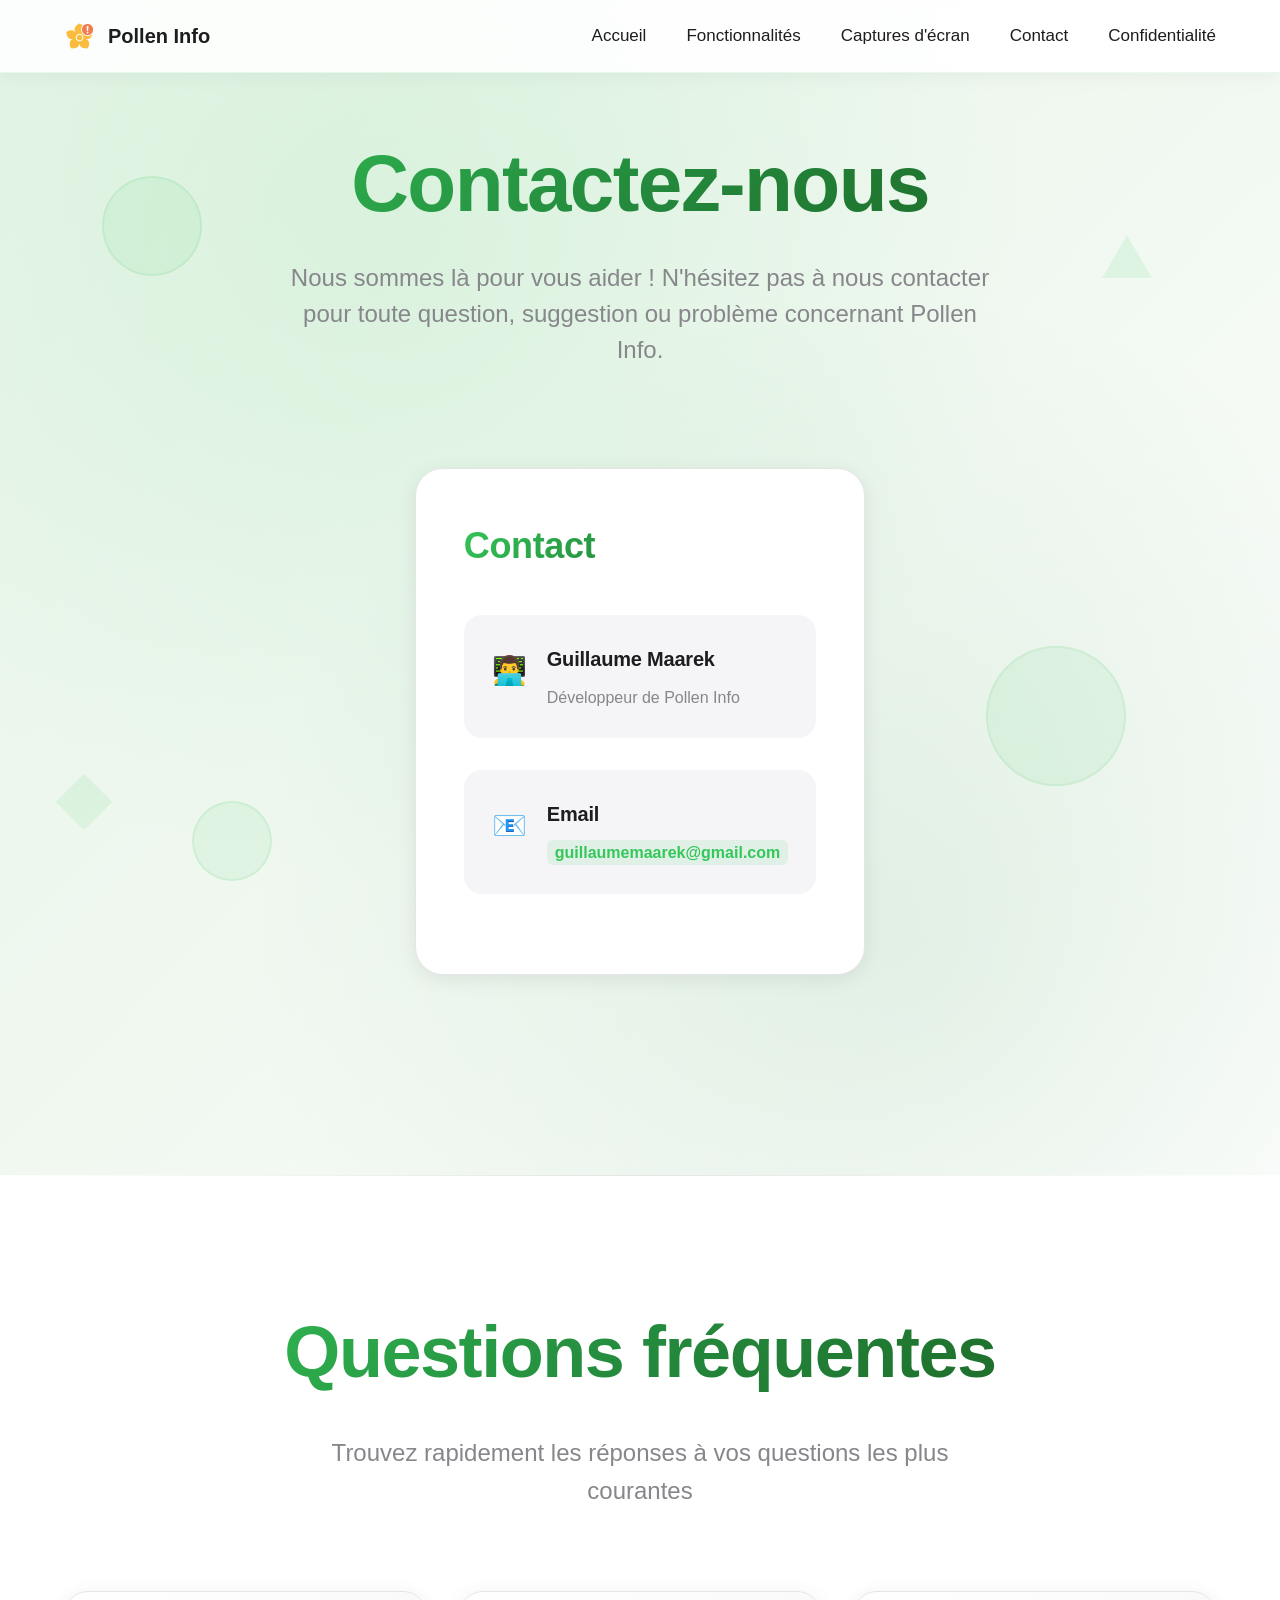
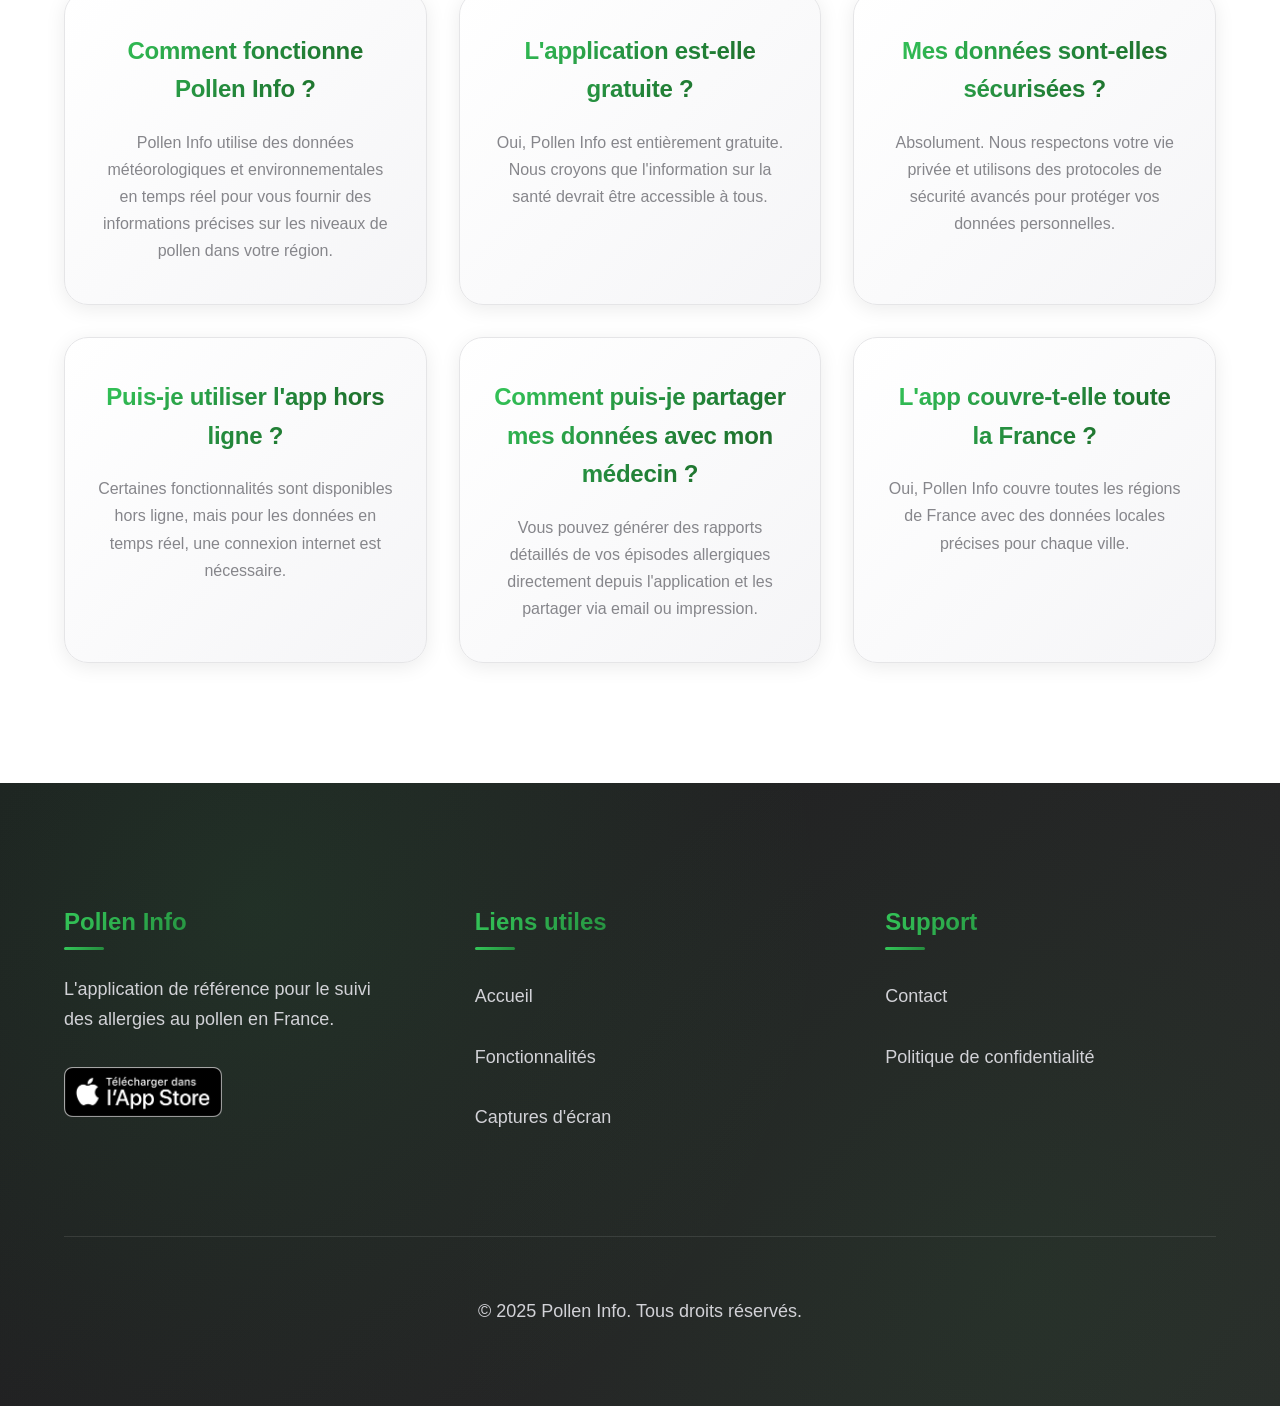
==== contact.html @ e14bc3e4 "First version of the website" ====
<!DOCTYPE html>
<html lang="fr">
<head>
    <meta charset="UTF-8">
    <meta name="viewport" content="width=device-width, initial-scale=1.0">
    <title>Contact - Pollen Info</title>
    <meta name="description" content="Contactez l'équipe Pollen Info pour toute question ou suggestion concernant notre application de suivi du pollen.">
    <link rel="icon" type="image/png" href="images/favicon.png">
    <style>
        * {
            margin: 0;
            padding: 0;
            box-sizing: border-box;
        }

        :root {
            --primary-green: #34C759;
            --dark-green: #248A3D;
            --light-green: #E8F5E9;
            --white: #FFFFFF;
            --black: #1D1D1F;
            --gray-100: #F5F5F7;
            --gray-200: #E5E5E7;
            --gray-300: #D2D2D7;
            --gray-600: #86868B;
            --gray-900: #1D1D1F;
            --shadow-light: 0 4px 20px rgba(0, 0, 0, 0.08);
            --shadow-medium: 0 8px 30px rgba(0, 0, 0, 0.12);
            --shadow-heavy: 0 16px 40px rgba(0, 0, 0, 0.15);
            --gradient-primary: linear-gradient(135deg, #34C759 0%, #248A3D 100%);
            --gradient-text: linear-gradient(135deg, #34C759 0%, #248A3D 50%, #1B5E20 100%);
            --gradient-hero: linear-gradient(135deg, #E8F5E9 0%, #F0F8F0 50%, #FFFFFF 100%);
        }

        body {
            font-family: -apple-system, BlinkMacSystemFont, 'Segoe UI', Roboto, Helvetica, Arial, sans-serif;
            line-height: 1.6;
            color: var(--black);
            background: var(--white);
        }

        .container {
            max-width: 1200px;
            margin: 0 auto;
            padding: 0 24px;
        }

        /* Enhanced Navigation */
        nav {
            background: rgba(255, 255, 255, 0.9);
            backdrop-filter: blur(25px);
            -webkit-backdrop-filter: blur(25px);
            padding: 20px 0;
            position: fixed;
            width: 100%;
            top: 0;
            z-index: 1000;
            border-bottom: 1px solid rgba(52, 199, 89, 0.1);
            transition: all 0.4s cubic-bezier(0.4, 0, 0.2, 1);
            box-shadow: 0 2px 20px rgba(0, 0, 0, 0.05);
        }

        nav.scrolled {
            background: rgba(255, 255, 255, 0.98);
            box-shadow: 0 8px 32px rgba(0, 0, 0, 0.1);
            border-bottom: 1px solid rgba(52, 199, 89, 0.2);
            padding: 16px 0;
        }

        nav .container {
            display: flex;
            justify-content: space-between;
            align-items: center;
        }

        .logo {
            display: flex;
            align-items: center;
            text-decoration: none;
            font-size: 20px;
            font-weight: 600;
            color: var(--black);
            transition: transform 0.3s ease;
        }

        .logo:hover {
            transform: scale(1.05);
        }

        .logo img {
            width: 32px;
            height: 32px;
            margin-right: 12px;
            transition: transform 0.3s ease;
        }

        .logo:hover img {
            transform: rotate(5deg);
        }

        .nav-links {
            display: flex;
            list-style: none;
            gap: 40px;
        }

        .nav-links a {
            text-decoration: none;
            color: var(--black);
            font-weight: 400;
            font-size: 17px;
            transition: all 0.3s ease;
            position: relative;
        }

        .nav-links a:hover {
            color: var(--primary-green);
        }

        .nav-links a::after {
            content: '';
            position: absolute;
            bottom: -4px;
            left: 0;
            width: 0;
            height: 2px;
            background: var(--gradient-primary);
            transition: width 0.3s ease;
        }

        .nav-links a:hover::after {
            width: 100%;
        }

        /* Main Content */
        .main-content {
            padding: 140px 0 100px;
            background: var(--gradient-hero);
            position: relative;
            overflow: hidden;
        }

        .main-content::before {
            content: '';
            position: absolute;
            top: 0;
            left: 0;
            right: 0;
            bottom: 0;
            background: radial-gradient(circle at 30% 20%, rgba(52, 199, 89, 0.1) 0%, transparent 50%),
                        radial-gradient(circle at 70% 80%, rgba(36, 138, 61, 0.1) 0%, transparent 50%);
            pointer-events: none;
        }

        .page-header {
            text-align: center;
            margin-bottom: 100px;
            position: relative;
            z-index: 2;
        }

        .page-header h1 {
            font-size: clamp(56px, 10vw, 80px);
            font-weight: 700;
            color: var(--black);
            margin-bottom: 32px;
            letter-spacing: -0.02em;
            line-height: 1.1;
            background: var(--gradient-text);
            -webkit-background-clip: text;
            -webkit-text-fill-color: transparent;
            background-clip: text;
            animation: fadeInUp 1s ease-out;
        }

        .page-header p {
            font-size: 24px;
            color: var(--gray-600);
            max-width: 700px;
            margin: 0 auto;
            font-weight: 400;
            line-height: 1.5;
            animation: fadeInUp 1s ease-out 0.2s both;
        }

        .contact-content {
            display: flex;
            justify-content: center;
            margin-bottom: 100px;
            position: relative;
            z-index: 2;
        }

        .contact-info {
            background: var(--white);
            padding: 48px;
            border-radius: 28px;
            box-shadow: var(--shadow-light);
            border: 1px solid var(--gray-200);
            transition: all 0.4s ease;
        }

        .contact-info:hover {
            transform: translateY(-8px);
            box-shadow: var(--shadow-heavy);
        }

        .contact-info h2 {
            color: var(--black);
            margin-bottom: 40px;
            font-size: 36px;
            font-weight: 700;
            letter-spacing: -0.01em;
            background: var(--gradient-text);
            -webkit-background-clip: text;
            -webkit-text-fill-color: transparent;
            background-clip: text;
        }

        .contact-item {
            display: flex;
            align-items: flex-start;
            margin-bottom: 32px;
            padding: 28px;
            background: var(--gray-100);
            border-radius: 18px;
            transition: all 0.4s ease;
            position: relative;
            overflow: hidden;
        }

        .contact-item::before {
            content: '';
            position: absolute;
            top: 0;
            left: 0;
            right: 0;
            height: 3px;
            background: var(--gradient-primary);
            transform: scaleX(0);
            transition: transform 0.3s ease;
        }

        .contact-item:hover::before {
            transform: scaleX(1);
        }

        .contact-item:hover {
            background: var(--light-green);
            transform: translateY(-4px);
            box-shadow: var(--shadow-medium);
        }

        .contact-item .icon {
            font-size: 28px;
            margin-right: 20px;
            color: var(--primary-green);
            margin-top: 6px;
            transition: transform 0.3s ease;
        }

        .contact-item:hover .icon {
            transform: scale(1.1) rotate(5deg);
        }

        .contact-item .content h3 {
            color: var(--black);
            margin-bottom: 10px;
            font-size: 20px;
            font-weight: 600;
            letter-spacing: -0.01em;
        }

        .contact-item .content p {
            color: var(--gray-600);
            font-size: 16px;
            line-height: 1.6;
        }

        .contact-form {
            background: var(--white);
            padding: 48px;
            border-radius: 28px;
            box-shadow: var(--shadow-light);
            border: 1px solid var(--gray-200);
            transition: all 0.4s ease;
        }

        .contact-form:hover {
            transform: translateY(-8px);
            box-shadow: var(--shadow-heavy);
        }

        .contact-form h2 {
            color: var(--black);
            margin-bottom: 40px;
            font-size: 36px;
            font-weight: 700;
            letter-spacing: -0.01em;
            background: var(--gradient-text);
            -webkit-background-clip: text;
            -webkit-text-fill-color: transparent;
            background-clip: text;
        }

        .form-group {
            margin-bottom: 28px;
        }

        .form-group label {
            display: block;
            margin-bottom: 10px;
            color: var(--black);
            font-weight: 600;
            font-size: 16px;
        }

        .form-group input,
        .form-group textarea,
        .form-group select {
            width: 100%;
            padding: 18px;
            border: 2px solid var(--gray-200);
            border-radius: 14px;
            font-size: 16px;
            font-family: inherit;
            transition: all 0.3s ease;
            background: var(--white);
        }

        .form-group input:focus,
        .form-group textarea:focus,
        .form-group select:focus {
            outline: none;
            border-color: var(--primary-green);
            box-shadow: 0 0 0 4px rgba(52, 199, 89, 0.1);
            transform: translateY(-2px);
        }

        .form-group textarea {
            height: 120px;
            resize: vertical;
        }

        .submit-btn {
            background: var(--gradient-primary);
            color: var(--white);
            padding: 18px 36px;
            border: none;
            border-radius: 50px;
            font-weight: 600;
            font-size: 16px;
            cursor: pointer;
            transition: all 0.4s cubic-bezier(0.4, 0, 0.2, 1);
            box-shadow: 0 8px 25px rgba(52, 199, 89, 0.3);
            width: 100%;
            position: relative;
            overflow: hidden;
        }

        .submit-btn::before {
            content: '';
            position: absolute;
            top: 0;
            left: -100%;
            width: 100%;
            height: 100%;
            background: linear-gradient(90deg, transparent, rgba(255, 255, 255, 0.2), transparent);
            transition: left 0.6s ease;
        }

        .submit-btn:hover::before {
            left: 100%;
        }

        .app-store-badge {
            display: inline-block;
            background: transparent;
            padding: 0;
            border-radius: 0;
            text-decoration: none;
            transition: all 0.3s ease;
            position: relative;
            overflow: hidden;
        }

        .app-store-badge:hover {
            transform: translateY(-2px) scale(1.05);
        }

        /* Enhanced Link Styles */
        a {
            color: var(--primary-green);
            text-decoration: none;
            transition: all 0.3s ease;
            position: relative;
        }

        a:hover {
            color: var(--dark-green);
            transform: translateY(-1px);
        }

        a::after {
            content: '';
            position: absolute;
            bottom: -2px;
            left: 0;
            width: 0;
            height: 2px;
            background: var(--gradient-primary);
            transition: width 0.3s ease;
        }

        a:hover::after {
            width: 100%;
        }

        /* Special styling for email links */
        a[href^="mailto:"] {
            color: var(--primary-green);
            font-weight: 600;
            padding: 4px 8px;
            border-radius: 6px;
            background: rgba(52, 199, 89, 0.1);
            transition: all 0.3s ease;
        }

        a[href^="mailto:"]:hover {
            background: rgba(52, 199, 89, 0.2);
            transform: translateY(-2px);
            box-shadow: 0 4px 12px rgba(52, 199, 89, 0.3);
        }

        a[href^="mailto:"]::after {
            display: none;
        }

        /* Special styling for external links */
        a[target="_blank"] {
            color: var(--primary-green);
            font-weight: 500;
        }

        a[target="_blank"]:hover {
            color: var(--dark-green);
        }

        a[target="_blank"]::after {
            content: '↗';
            margin-left: 4px;
            font-size: 0.8em;
            opacity: 0.7;
        }

        .faq-section {
            background: var(--white);
            padding: 120px 0;
            position: relative;
        }

        .faq-section::before {
            content: '';
            position: absolute;
            top: 0;
            left: 0;
            right: 0;
            height: 1px;
            background: linear-gradient(90deg, transparent, var(--gray-200), transparent);
        }

        .faq-section h2 {
            text-align: center;
            font-size: clamp(48px, 8vw, 72px);
            font-weight: 700;
            color: var(--black);
            margin-bottom: 24px;
            letter-spacing: -0.02em;
            background: var(--gradient-text);
            -webkit-background-clip: text;
            -webkit-text-fill-color: transparent;
            background-clip: text;
            animation: fadeInUp 0.8s ease-out;
        }

        .faq-subtitle {
            text-align: center;
            font-size: 24px;
            color: var(--gray-600);
            margin-bottom: 80px;
            max-width: 700px;
            margin-left: auto;
            margin-right: auto;
            animation: fadeInUp 0.8s ease-out 0.2s both;
        }

        .faq-grid {
            display: grid;
            grid-template-columns: repeat(auto-fit, minmax(360px, 1fr));
            gap: 32px;
        }

        .faq-item {
            background: linear-gradient(135deg, var(--white) 0%, var(--gray-100) 100%);
            padding: 40px 32px;
            border-radius: 24px;
            box-shadow: var(--shadow-light);
            text-align: center;
            transition: all 0.4s cubic-bezier(0.4, 0, 0.2, 1);
            border: 1px solid var(--gray-200);
            position: relative;
            overflow: hidden;
        }

        .faq-item::before {
            content: '';
            position: absolute;
            top: 0;
            left: 0;
            right: 0;
            height: 4px;
            background: var(--gradient-primary);
            transform: scaleX(0);
            transition: transform 0.4s ease;
        }

        .faq-item::after {
            content: '';
            position: absolute;
            top: -50%;
            left: -50%;
            width: 200%;
            height: 200%;
            background: radial-gradient(circle, rgba(52, 199, 89, 0.05) 0%, transparent 70%);
            opacity: 0;
            transition: opacity 0.4s ease;
            pointer-events: none;
        }

        .faq-item:hover::before {
            transform: scaleX(1);
        }

        .faq-item:hover::after {
            opacity: 1;
        }

        .faq-item:hover {
            transform: translateY(-12px) scale(1.02);
            box-shadow: var(--shadow-heavy);
            background: linear-gradient(135deg, var(--white) 0%, var(--light-green) 100%);
        }

        .faq-item h3 {
            color: var(--black);
            margin-bottom: 20px;
            font-size: 24px;
            font-weight: 700;
            letter-spacing: -0.01em;
            position: relative;
            z-index: 2;
            background: var(--gradient-text);
            -webkit-background-clip: text;
            -webkit-text-fill-color: transparent;
            background-clip: text;
        }

        .faq-item p {
            color: var(--gray-600);
            line-height: 1.7;
            font-size: 16px;
            position: relative;
            z-index: 2;
            font-weight: 400;
        }

        /* Enhanced Footer */
        footer {
            background: linear-gradient(135deg, var(--black) 0%, #2a2a2a 100%);
            color: var(--white);
            padding: 120px 0 80px;
            position: relative;
            overflow: hidden;
        }

        footer::before {
            content: '';
            position: absolute;
            top: 0;
            left: 0;
            right: 0;
            bottom: 0;
            background: radial-gradient(circle at 20% 20%, rgba(52, 199, 89, 0.1) 0%, transparent 50%),
                        radial-gradient(circle at 80% 80%, rgba(36, 138, 61, 0.1) 0%, transparent 50%);
            pointer-events: none;
        }

        .footer-content {
            display: grid;
            grid-template-columns: repeat(auto-fit, minmax(280px, 1fr));
            gap: 80px;
            margin-bottom: 80px;
            position: relative;
            z-index: 2;
        }

        .footer-section h3 {
            margin-bottom: 32px;
            font-size: 24px;
            font-weight: 700;
            background: var(--gradient-text);
            -webkit-background-clip: text;
            -webkit-text-fill-color: transparent;
            background-clip: text;
            position: relative;
        }

        .footer-section h3::after {
            content: '';
            position: absolute;
            bottom: -8px;
            left: 0;
            width: 40px;
            height: 3px;
            background: var(--gradient-primary);
            border-radius: 2px;
        }

        .footer-section p {
            color: var(--gray-300);
            line-height: 1.7;
            font-size: 18px;
            margin-bottom: 24px;
        }

        .footer-section a {
            color: var(--gray-300);
            text-decoration: none;
            display: block;
            margin-bottom: 16px;
            font-size: 18px;
            transition: all 0.3s ease;
            position: relative;
            padding: 8px 0;
        }

        .footer-section a:hover {
            color: var(--primary-green);
            transform: translateX(8px);
            padding-left: 12px;
        }

        .footer-section a::before {
            content: '';
            position: absolute;
            left: 0;
            top: 50%;
            transform: translateY(-50%);
            width: 0;
            height: 2px;
            background: var(--gradient-primary);
            transition: width 0.3s ease;
        }

        .footer-section a:hover::before {
            width: 8px;
        }

        .footer-bottom {
            border-top: 1px solid rgba(255, 255, 255, 0.1);
            padding-top: 60px;
            text-align: center;
            color: var(--gray-300);
            font-size: 18px;
            position: relative;
            z-index: 2;
        }

        /* Enhanced UI Elements */
        .floating-elements {
            position: absolute;
            top: 0;
            left: 0;
            right: 0;
            bottom: 0;
            pointer-events: none;
            overflow: hidden;
        }

        .floating-circle {
            position: absolute;
            border-radius: 50%;
            background: rgba(52, 199, 89, 0.08);
            animation: float 8s ease-in-out infinite;
            border: 2px solid rgba(52, 199, 89, 0.1);
        }

        .floating-circle:nth-child(1) {
            width: 100px;
            height: 100px;
            top: 15%;
            left: 8%;
            animation-delay: 0s;
        }

        .floating-circle:nth-child(2) {
            width: 140px;
            height: 140px;
            top: 55%;
            right: 12%;
            animation-delay: 2.5s;
        }

        .floating-circle:nth-child(3) {
            width: 80px;
            height: 80px;
            bottom: 25%;
            left: 15%;
            animation-delay: 5s;
        }

        /* Decorative shapes */
        .decorative-shape {
            position: absolute;
            pointer-events: none;
            opacity: 0.1;
        }

        .shape-triangle {
            width: 0;
            height: 0;
            border-left: 25px solid transparent;
            border-right: 25px solid transparent;
            border-bottom: 43px solid var(--primary-green);
            animation: rotate 12s linear infinite;
        }

        .shape-square {
            width: 40px;
            height: 40px;
            background: var(--primary-green);
            transform: rotate(45deg);
            animation: pulse 4s ease-in-out infinite;
        }

        /* Animations */
        @keyframes fadeInUp {
            from {
                opacity: 0;
                transform: translateY(40px);
            }
            to {
                opacity: 1;
                transform: translateY(0);
            }
        }

        @keyframes float {
            0%, 100% {
                transform: translateY(0px) rotate(0deg);
            }
            50% {
                transform: translateY(-30px) rotate(180deg);
            }
        }

        @keyframes rotate {
            from {
                transform: rotate(0deg);
            }
            to {
                transform: rotate(360deg);
            }
        }

        @keyframes pulse {
            0%, 100% {
                transform: rotate(45deg) scale(1);
                opacity: 0.1;
            }
            50% {
                transform: rotate(45deg) scale(1.2);
                opacity: 0.2;
            }
        }

        .contact-info,
        .contact-form {
            animation: fadeInUp 0.8s ease-out;
        }

        .contact-info {
            animation-delay: 0.1s;
        }

        .contact-form {
            animation-delay: 0.2s;
        }

        .faq-item {
            animation: fadeInUp 0.6s ease forwards;
        }

        .faq-item:nth-child(1) { animation-delay: 0.1s; }
        .faq-item:nth-child(2) { animation-delay: 0.2s; }
        .faq-item:nth-child(3) { animation-delay: 0.3s; }
        .faq-item:nth-child(4) { animation-delay: 0.4s; }
        .faq-item:nth-child(5) { animation-delay: 0.5s; }
        .faq-item:nth-child(6) { animation-delay: 0.6s; }

        /* Mobile Responsive */
        @media (max-width: 768px) {
            .nav-links {
                display: none;
            }

            .contact-content {
                grid-template-columns: 1fr;
                gap: 60px;
            }

            .contact-info,
            .contact-form {
                padding: 32px;
            }

            .faq-grid {
                grid-template-columns: 1fr;
            }

            .container {
                padding: 0 20px;
            }

            .main-content {
                padding: 120px 0 80px;
            }

            .faq-section {
                padding: 80px 0;
            }
        }

        /* Smooth scrolling */
        html {
            scroll-behavior: smooth;
        }
    </style>
</head>
<body>
    <!-- Navigation -->
    <nav id="navbar">
        <div class="container">
            <a href="index.html" class="logo">
                <img src="images/icon.png" alt="Pollen Info Logo">
                Pollen Info
            </a>
            <ul class="nav-links">
                <li><a href="index.html">Accueil</a></li>
                <li><a href="index.html#fonctionnalites">Fonctionnalités</a></li>
                <li><a href="index.html#captures">Captures d'écran</a></li>
                <li><a href="contact.html">Contact</a></li>
                <li><a href="privacy-policy.html">Confidentialité</a></li>
            </ul>
        </div>
    </nav>

    <!-- Main Content -->
    <main class="main-content">
        <div class="floating-elements">
            <div class="floating-circle"></div>
            <div class="floating-circle"></div>
            <div class="floating-circle"></div>
        </div>
        <div class="decorative-shape shape-triangle" style="top: 20%; right: 10%;"></div>
        <div class="decorative-shape shape-square" style="bottom: 30%; left: 5%;"></div>
        <div class="container">
            <div class="page-header">
                <h1>Contactez-nous</h1>
                <p>Nous sommes là pour vous aider ! N'hésitez pas à nous contacter pour toute question, suggestion ou problème concernant Pollen Info.</p>
            </div>

            <div class="contact-content">
                <div class="contact-info">
                    <h2>Contact</h2>
                    
                    <div class="contact-item">
                        <div class="icon">👨‍💻</div>
                        <div class="content">
                            <h3>Guillaume Maarek</h3>
                            <p>Développeur de Pollen Info</p>
                        </div>
                    </div>

                    <div class="contact-item">
                        <div class="icon">📧</div>
                        <div class="content">
                            <h3>Email</h3>
                            <p><a href="mailto:guillaumemaarek@gmail.com">guillaumemaarek@gmail.com</a></p>
                        </div>
                    </div>
                </div>
            </div>
        </div>
    </main>

    <!-- FAQ Section -->
    <section class="faq-section">
        <div class="container">
            <h2>Questions fréquentes</h2>
            <p class="faq-subtitle">Trouvez rapidement les réponses à vos questions les plus courantes</p>
            <div class="faq-grid">
                <div class="faq-item">
                    <h3>Comment fonctionne Pollen Info ?</h3>
                    <p>Pollen Info utilise des données météorologiques et environnementales en temps réel pour vous fournir des informations précises sur les niveaux de pollen dans votre région.</p>
                </div>

                <div class="faq-item">
                    <h3>L'application est-elle gratuite ?</h3>
                    <p>Oui, Pollen Info est entièrement gratuite. Nous croyons que l'information sur la santé devrait être accessible à tous.</p>
                </div>

                <div class="faq-item">
                    <h3>Mes données sont-elles sécurisées ?</h3>
                    <p>Absolument. Nous respectons votre vie privée et utilisons des protocoles de sécurité avancés pour protéger vos données personnelles.</p>
                </div>

                <div class="faq-item">
                    <h3>Puis-je utiliser l'app hors ligne ?</h3>
                    <p>Certaines fonctionnalités sont disponibles hors ligne, mais pour les données en temps réel, une connexion internet est nécessaire.</p>
                </div>

                <div class="faq-item">
                    <h3>Comment puis-je partager mes données avec mon médecin ?</h3>
                    <p>Vous pouvez générer des rapports détaillés de vos épisodes allergiques directement depuis l'application et les partager via email ou impression.</p>
                </div>

                <div class="faq-item">
                    <h3>L'app couvre-t-elle toute la France ?</h3>
                    <p>Oui, Pollen Info couvre toutes les régions de France avec des données locales précises pour chaque ville.</p>
                </div>
            </div>
        </div>
    </section>

    <!-- Footer -->
    <footer>
        <div class="container">
            <div class="footer-content">
                <div class="footer-section">
                    <h3>Pollen Info</h3>
                    <p>L'application de référence pour le suivi des allergies au pollen en France.</p>
                    <a href="https://google.com" class="app-store-badge" target="_blank">
                        <img src="images/Telecharger dans lapp store.png" alt="Télécharger sur l'App Store" style="height: 50px; width: auto;">
                    </a>
                </div>
                <div class="footer-section">
                    <h3>Liens utiles</h3>
                    <a href="index.html">Accueil</a>
                    <a href="index.html#fonctionnalites">Fonctionnalités</a>
                    <a href="index.html#captures">Captures d'écran</a>
                </div>
                <div class="footer-section">
                    <h3>Support</h3>
                    <a href="contact.html">Contact</a>
                    <a href="privacy-policy.html">Politique de confidentialité</a>
                </div>
            </div>
            <div class="footer-bottom">
                <p>© 2025 Pollen Info. Tous droits réservés.</p>
            </div>
        </div>
    </footer>

    <script>
        // Navbar scroll effect
        window.addEventListener('scroll', () => {
            const navbar = document.getElementById('navbar');
            if (window.scrollY > 50) {
                navbar.classList.add('scrolled');
            } else {
                navbar.classList.remove('scrolled');
            }
        });

        // Smooth scrolling for navigation links
        document.querySelectorAll('a[href^="#"]').forEach(anchor => {
            anchor.addEventListener('click', function (e) {
                e.preventDefault();
                const target = document.querySelector(this.getAttribute('href'));
                if (target) {
                    target.scrollIntoView({
                        behavior: 'smooth',
                        block: 'start'
                    });
                }
            });
        });

        // Form animation
        const form = document.querySelector('form');
        if (form) {
            form.addEventListener('submit', function(e) {
                e.preventDefault();
                const submitBtn = document.querySelector('.submit-btn');
                submitBtn.textContent = 'Message envoyé !';
                submitBtn.style.background = 'var(--gradient-primary)';
                setTimeout(() => {
                    submitBtn.textContent = 'Envoyer le message';
                }, 3000);
            });
        }
    </script>
</body>
</html>
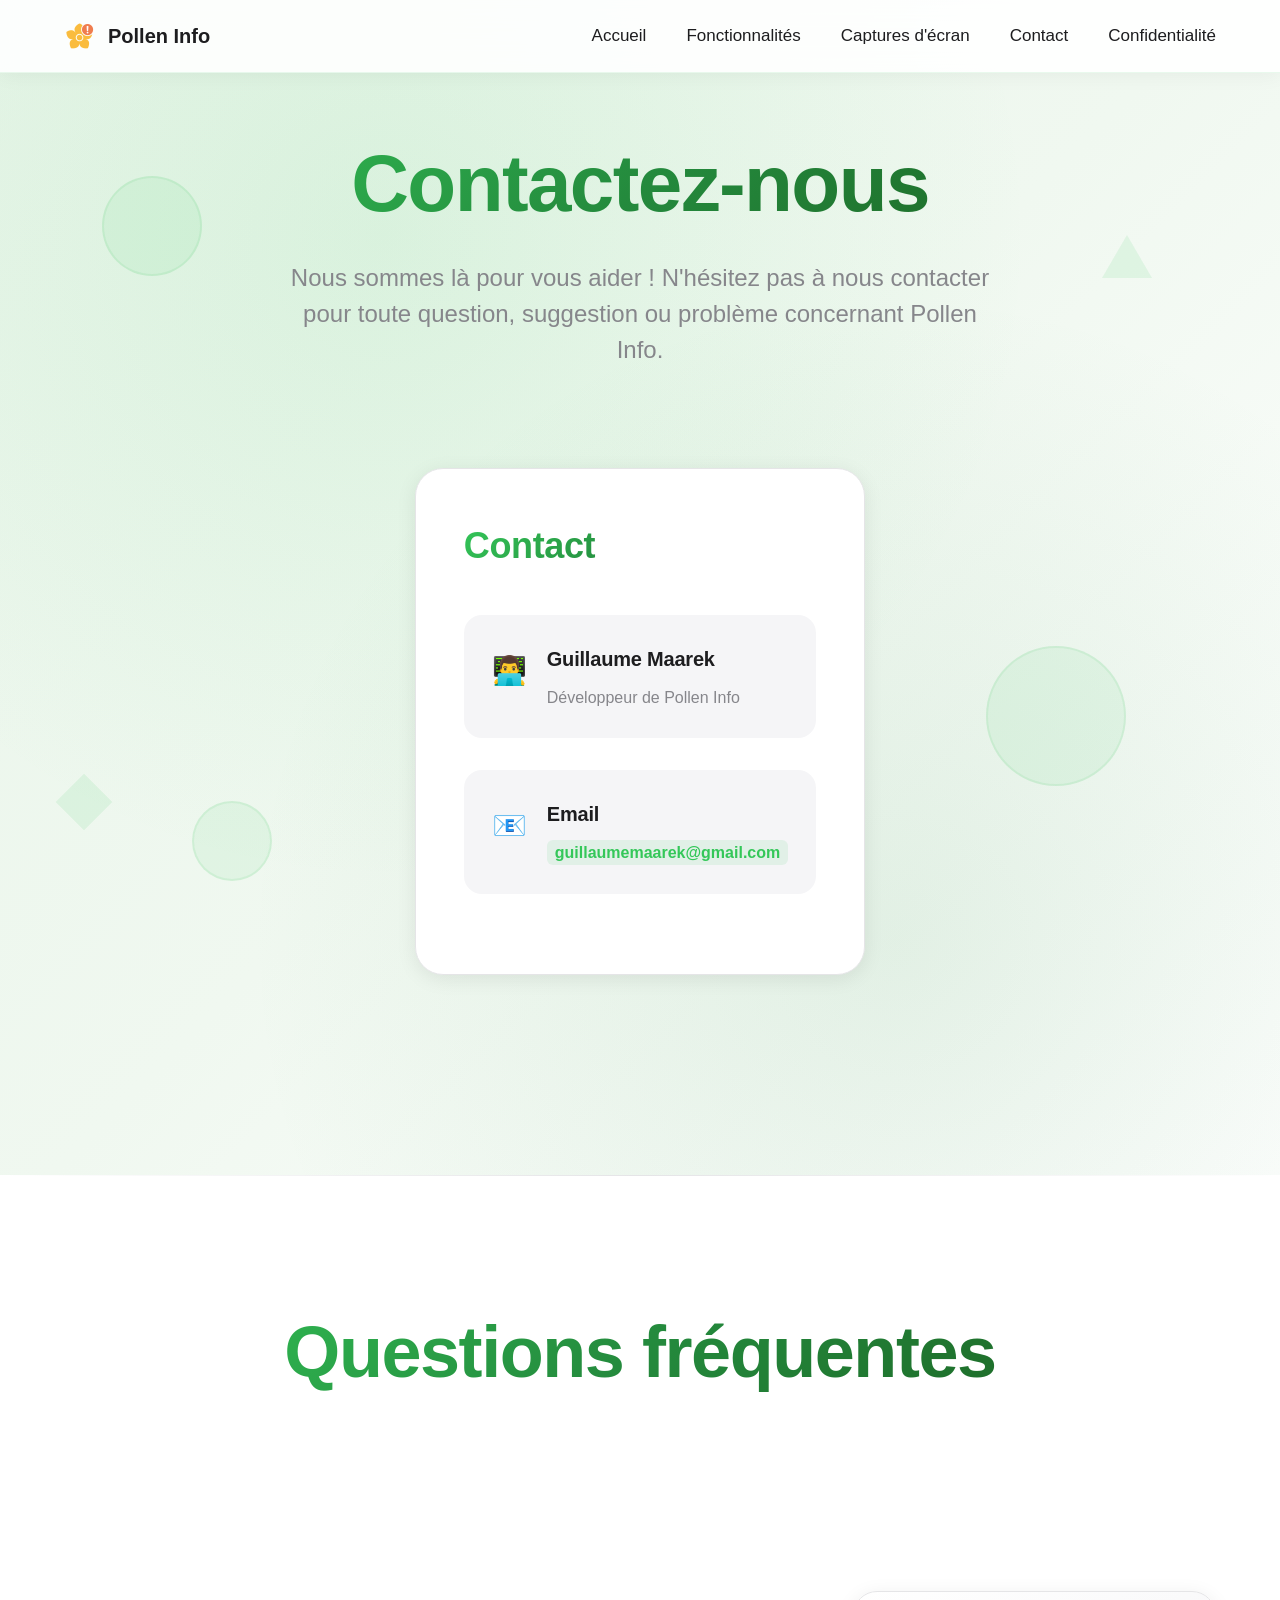
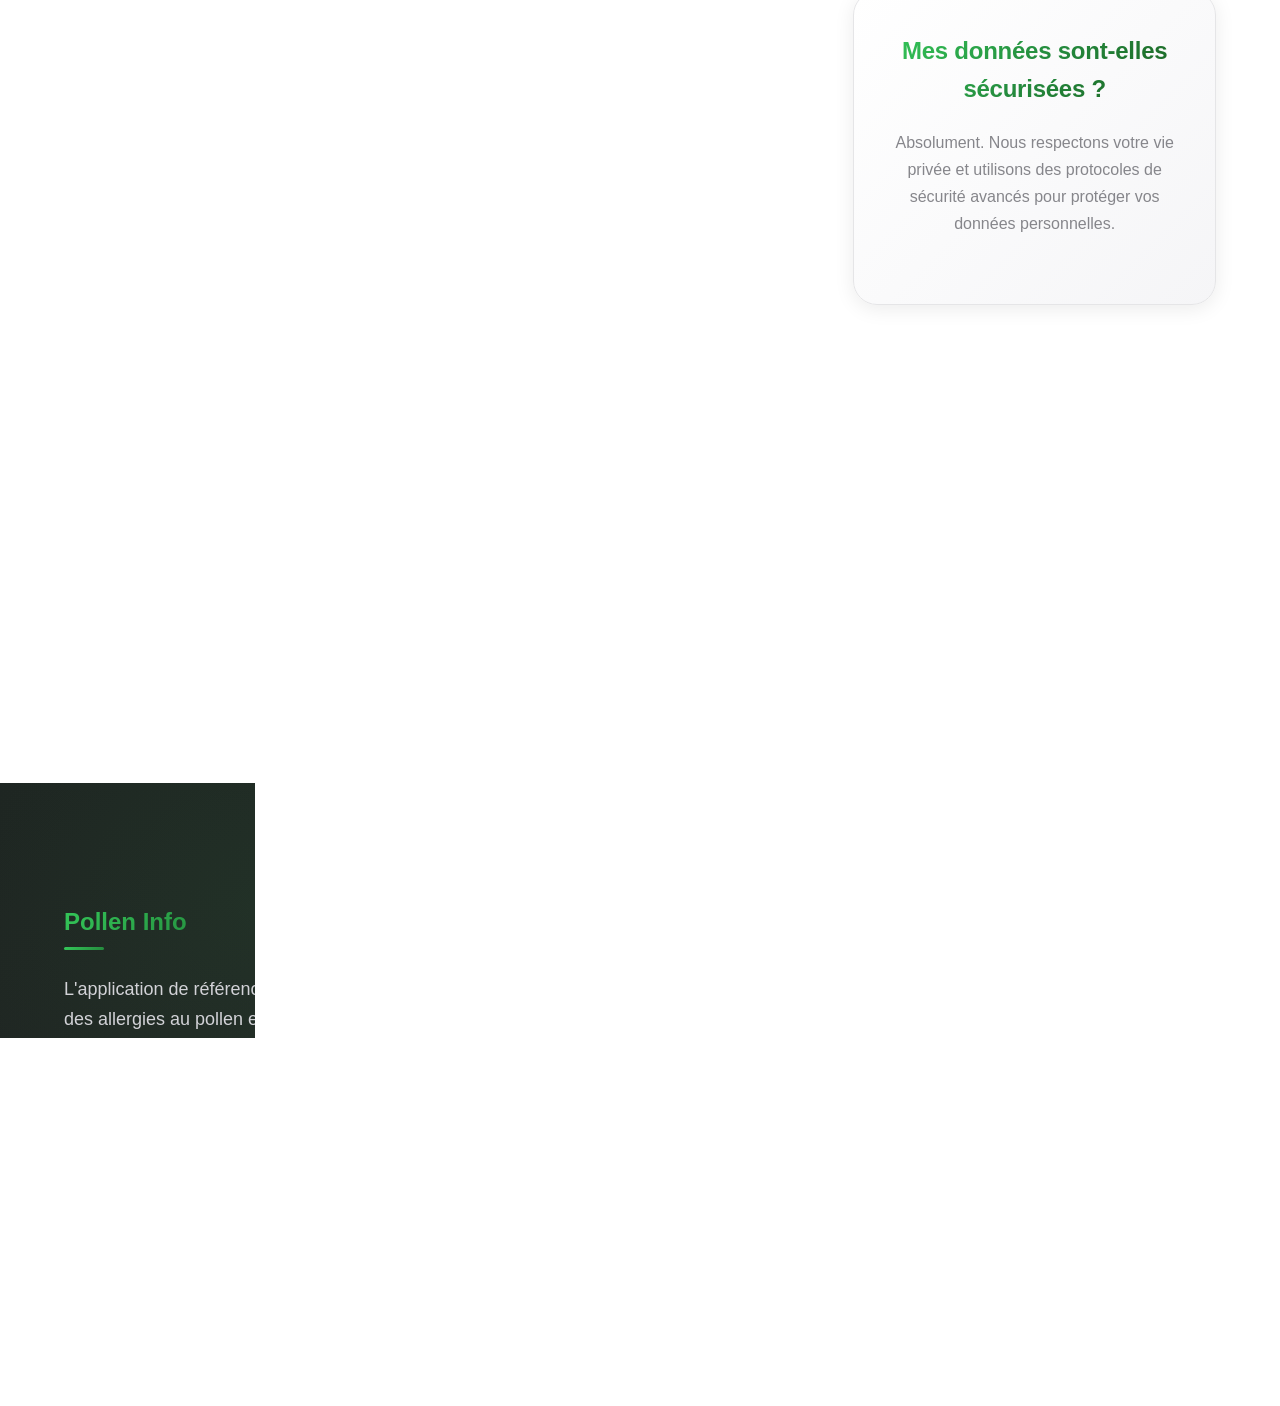
==== commit 3b3ba252: "improve responsiveness for burger menu" ====
--- a/contact.html
+++ b/contact.html
@@ -104,6 +104,86 @@
             gap: 40px;
         }
 
+        .mobile-menu-toggle {
+            display: none;
+            background: none;
+            border: none;
+            cursor: pointer;
+            padding: 8px;
+            flex-direction: column;
+            gap: 4px;
+        }
+
+        .mobile-menu-toggle span {
+            width: 25px;
+            height: 3px;
+            background: var(--black);
+            transition: all 0.3s ease;
+            border-radius: 2px;
+        }
+
+        .mobile-menu-toggle.active span:nth-child(1) {
+            transform: rotate(45deg) translate(6px, 6px);
+        }
+
+        .mobile-menu-toggle.active span:nth-child(2) {
+            opacity: 0;
+        }
+
+        .mobile-menu-toggle.active span:nth-child(3) {
+            transform: rotate(-45deg) translate(6px, -6px);
+        }
+
+        .mobile-menu {
+            display: none;
+            position: fixed;
+            top: 0;
+            left: 0;
+            right: 0;
+            background: rgba(255, 255, 255, 0.98);
+            backdrop-filter: blur(25px);
+            -webkit-backdrop-filter: blur(25px);
+            border-top: 1px solid rgba(52, 199, 89, 0.1);
+            box-shadow: 0 8px 32px rgba(0, 0, 0, 0.1);
+            z-index: 999;
+            padding: 40px 0;
+            transform: translateY(-100%);
+            transition: transform 0.3s ease;
+        }
+
+        .mobile-menu.active {
+            display: block;
+            transform: translateY(0);
+        }
+
+        .mobile-menu ul {
+            list-style: none;
+            padding: 0;
+            margin: 0;
+            text-align: center;
+        }
+
+        .mobile-menu li {
+            margin-bottom: 24px;
+        }
+
+        .mobile-menu a {
+            text-decoration: none;
+            color: var(--black);
+            font-weight: 500;
+            font-size: 20px;
+            transition: all 0.3s ease;
+            padding: 12px 24px;
+            border-radius: 12px;
+            display: inline-block;
+        }
+
+        .mobile-menu a:hover {
+            color: var(--primary-green);
+            background: rgba(52, 199, 89, 0.1);
+            transform: translateY(-2px);
+        }
+
         .nav-links a {
             text-decoration: none;
             color: var(--black);
@@ -812,6 +892,10 @@
         @media (max-width: 768px) {
             .nav-links {
                 display: none;
+            }
+
+            .mobile-menu-toggle {
+                display: flex;
             }
 
             .contact-content {
@@ -862,8 +946,24 @@
                 <li><a href="contact.html">Contact</a></li>
                 <li><a href="privacy-policy.html">Confidentialité</a></li>
             </ul>
+            <button class="mobile-menu-toggle" onclick="toggleMobileMenu()">
+                <span></span>
+                <span></span>
+                <span></span>
+            </button>
         </div>
     </nav>
+
+    <!-- Mobile Menu -->
+    <div class="mobile-menu" id="mobileMenu">
+        <ul>
+            <li><a href="index.html" onclick="toggleMobileMenu()">Accueil</a></li>
+            <li><a href="index.html#fonctionnalites" onclick="toggleMobileMenu()">Fonctionnalités</a></li>
+            <li><a href="index.html#captures" onclick="toggleMobileMenu()">Captures d'écran</a></li>
+            <li><a href="contact.html" onclick="toggleMobileMenu()">Contact</a></li>
+            <li><a href="privacy-policy.html" onclick="toggleMobileMenu()">Confidentialité</a></li>
+        </ul>
+    </div>
 
     <!-- Main Content -->
     <main class="main-content">
@@ -950,7 +1050,7 @@
                 <div class="footer-section">
                     <h3>Pollen Info</h3>
                     <p>L'application de référence pour le suivi des allergies au pollen en France.</p>
-                    <a href="https://google.com" class="app-store-badge" target="_blank">
+                    <a href="https://apps.apple.com/app/pollen-info-alerte-conseils/id6753231069" class="app-store-badge" target="_blank">
                         <img src="images/Telecharger dans lapp store.png" alt="Télécharger sur l'App Store" style="height: 50px; width: auto;">
                     </a>
                 </div>
@@ -973,6 +1073,35 @@
     </footer>
 
     <script>
+        // Mobile menu functionality
+        function toggleMobileMenu() {
+            console.log('toggleMobileMenu called'); // Debug log
+            const mobileMenu = document.getElementById('mobileMenu');
+            const toggle = document.querySelector('.mobile-menu-toggle');
+            
+            console.log('mobileMenu:', mobileMenu); // Debug log
+            console.log('toggle:', toggle); // Debug log
+            
+            if (mobileMenu && toggle) {
+                mobileMenu.classList.toggle('active');
+                toggle.classList.toggle('active');
+                console.log('Menu toggled, active class:', mobileMenu.classList.contains('active')); // Debug log
+            } else {
+                console.log('Elements not found!'); // Debug log
+            }
+        }
+
+        // Close mobile menu when clicking outside
+        document.addEventListener('click', function(event) {
+            const mobileMenu = document.getElementById('mobileMenu');
+            const toggle = document.querySelector('.mobile-menu-toggle');
+            
+            if (mobileMenu && toggle && !mobileMenu.contains(event.target) && !toggle.contains(event.target)) {
+                mobileMenu.classList.remove('active');
+                toggle.classList.remove('active');
+            }
+        });
+
         // Navbar scroll effect
         window.addEventListener('scroll', () => {
             const navbar = document.getElementById('navbar');
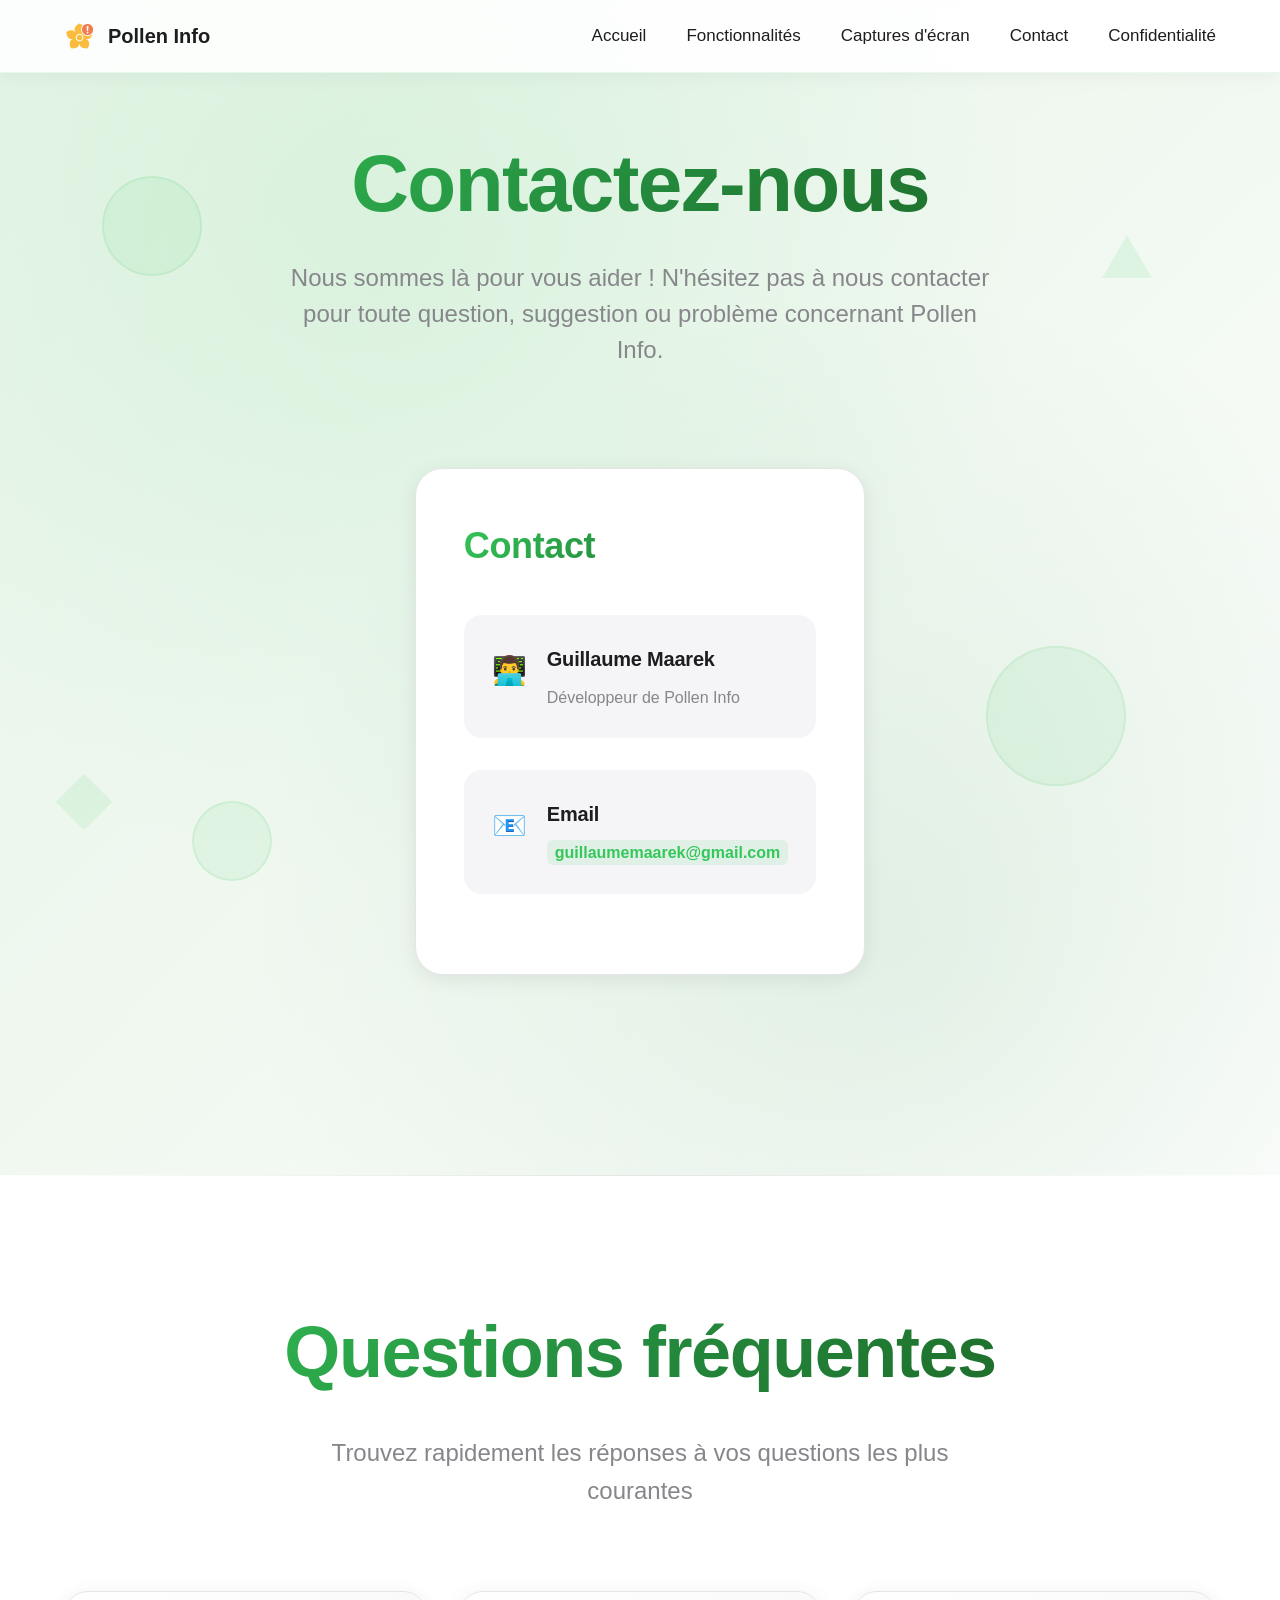
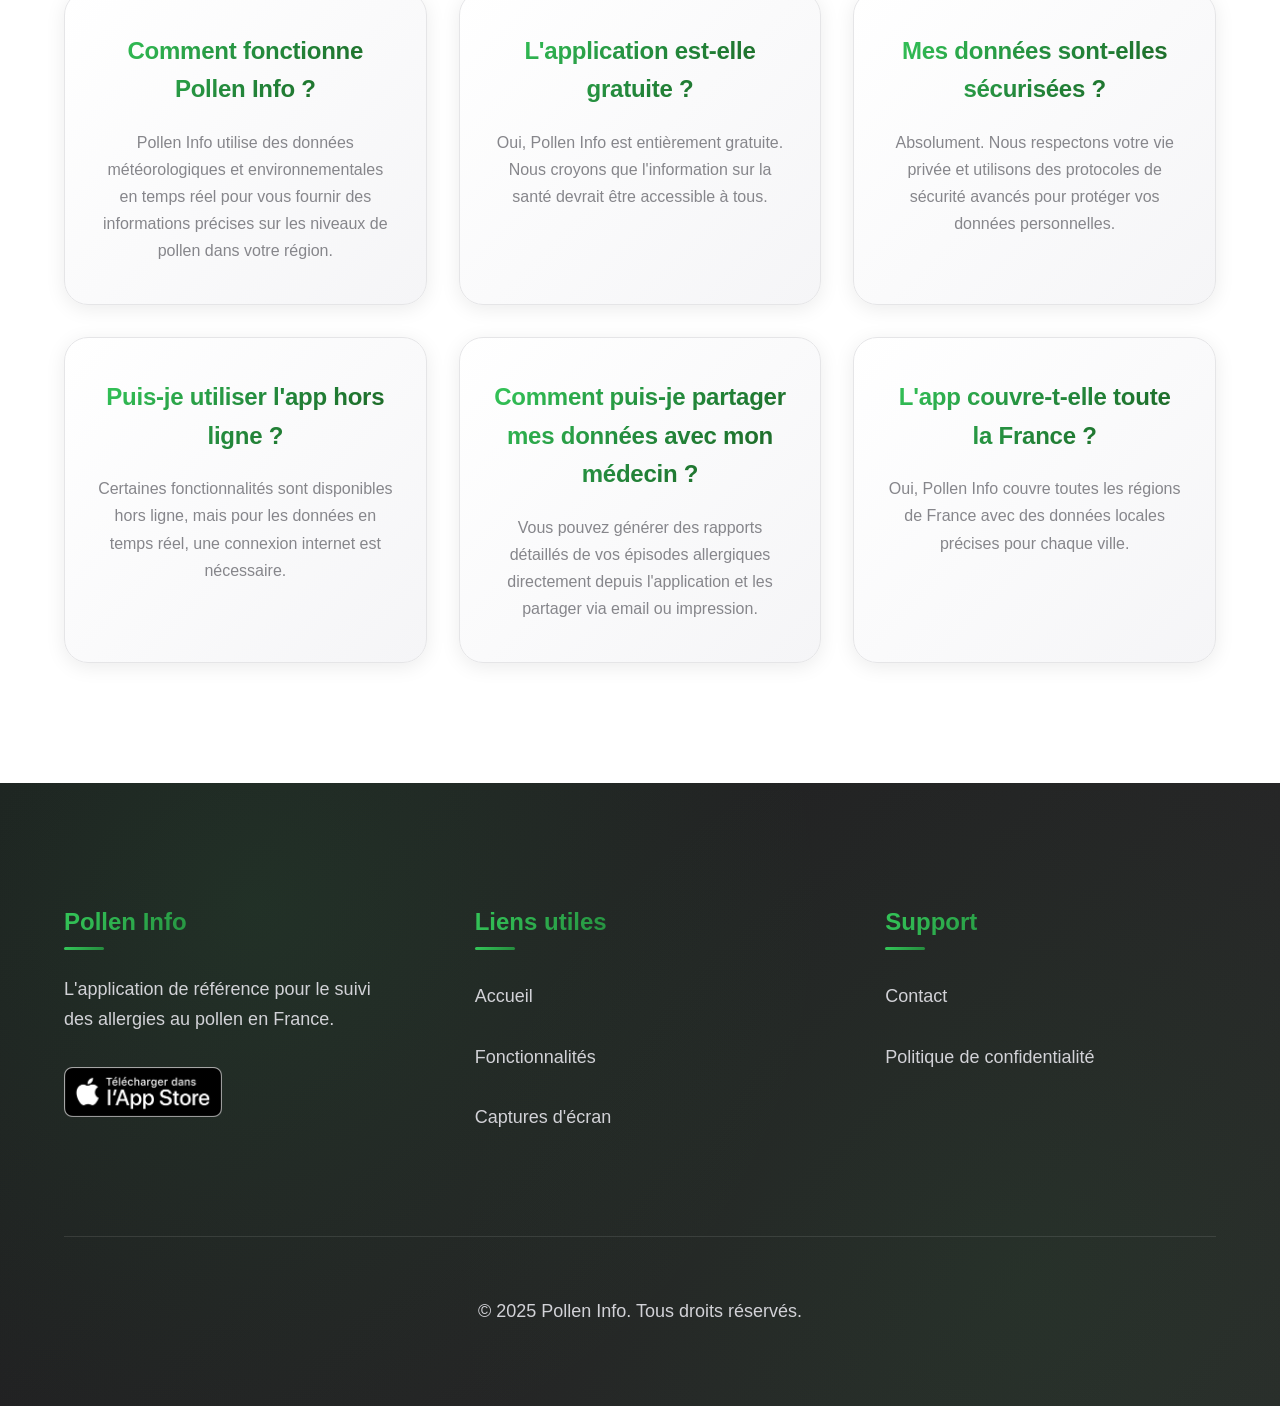
==== commit 3cdef698: "improved burger menu responsiveness & added to privacy policy" ====
--- a/contact.html
+++ b/contact.html
@@ -137,7 +137,7 @@
         .mobile-menu {
             display: none;
             position: fixed;
-            top: 0;
+            top: 80px;
             left: 0;
             right: 0;
             background: rgba(255, 255, 255, 0.98);
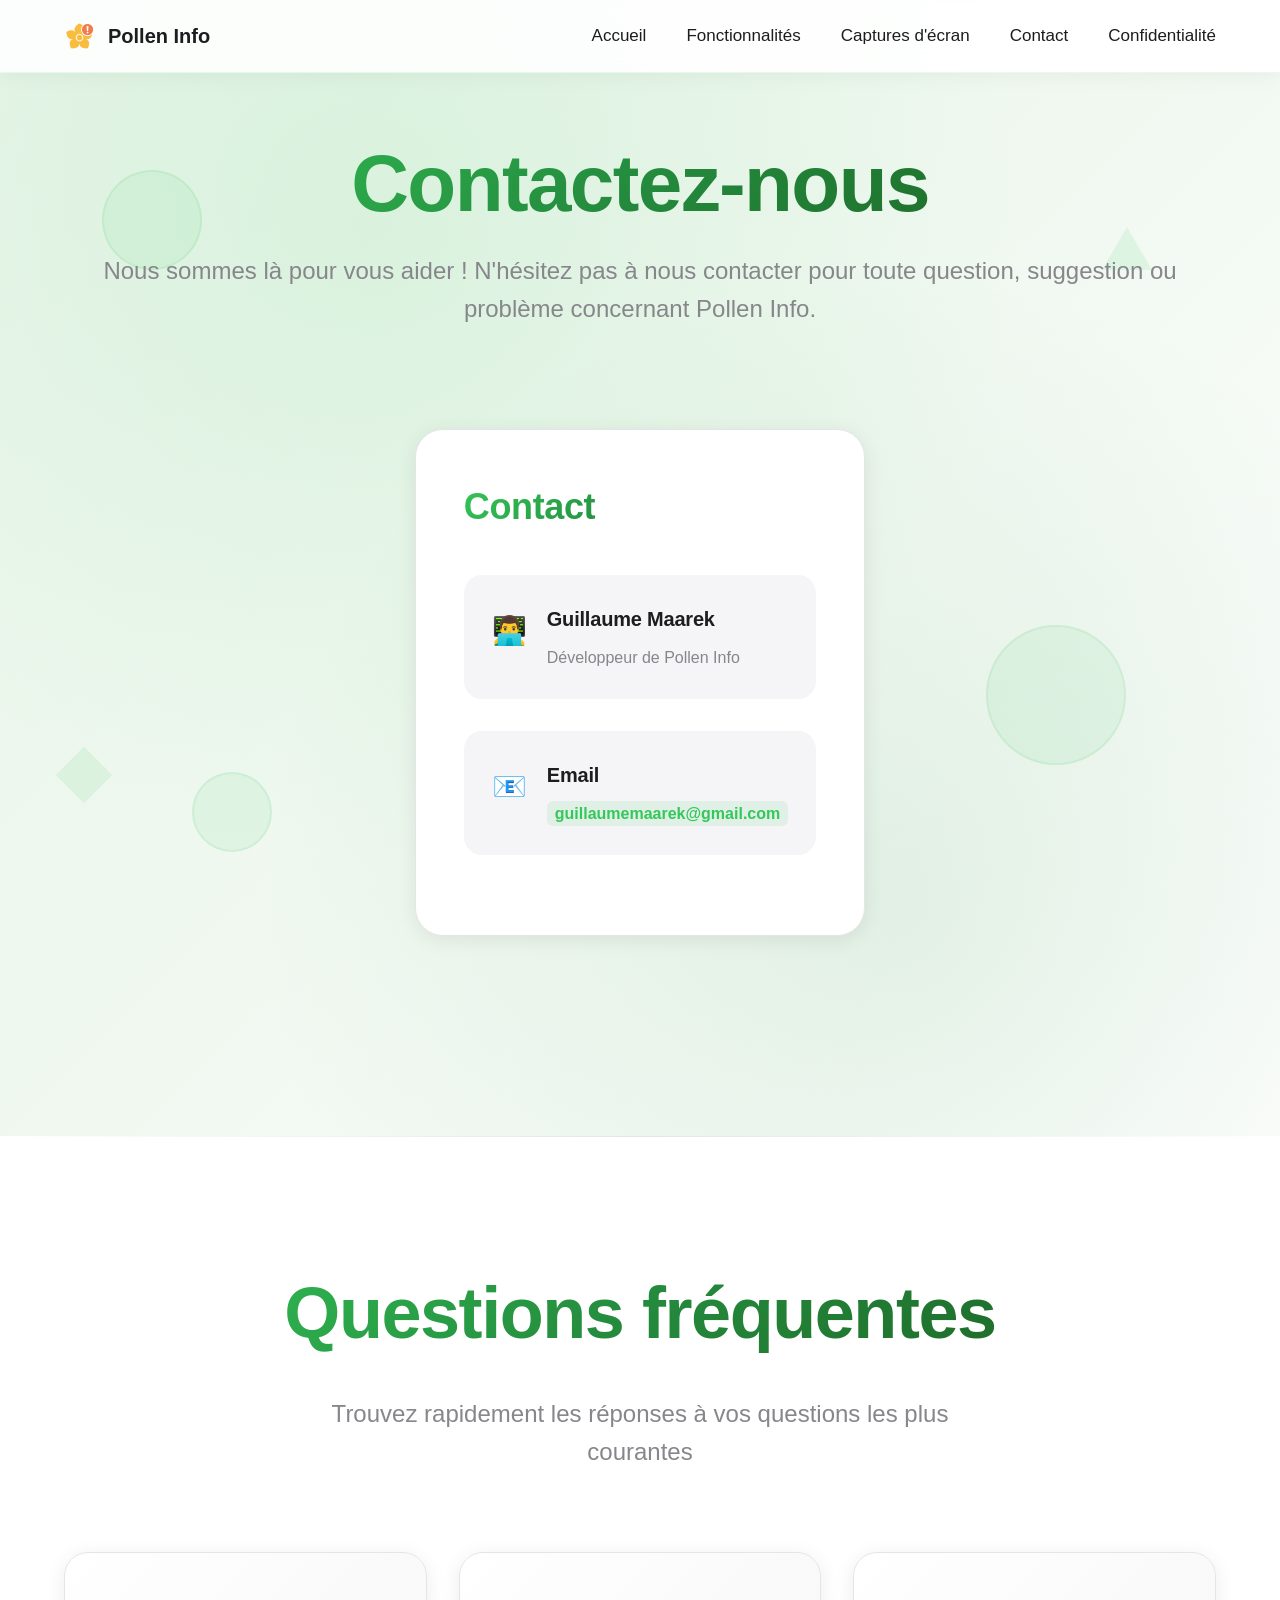
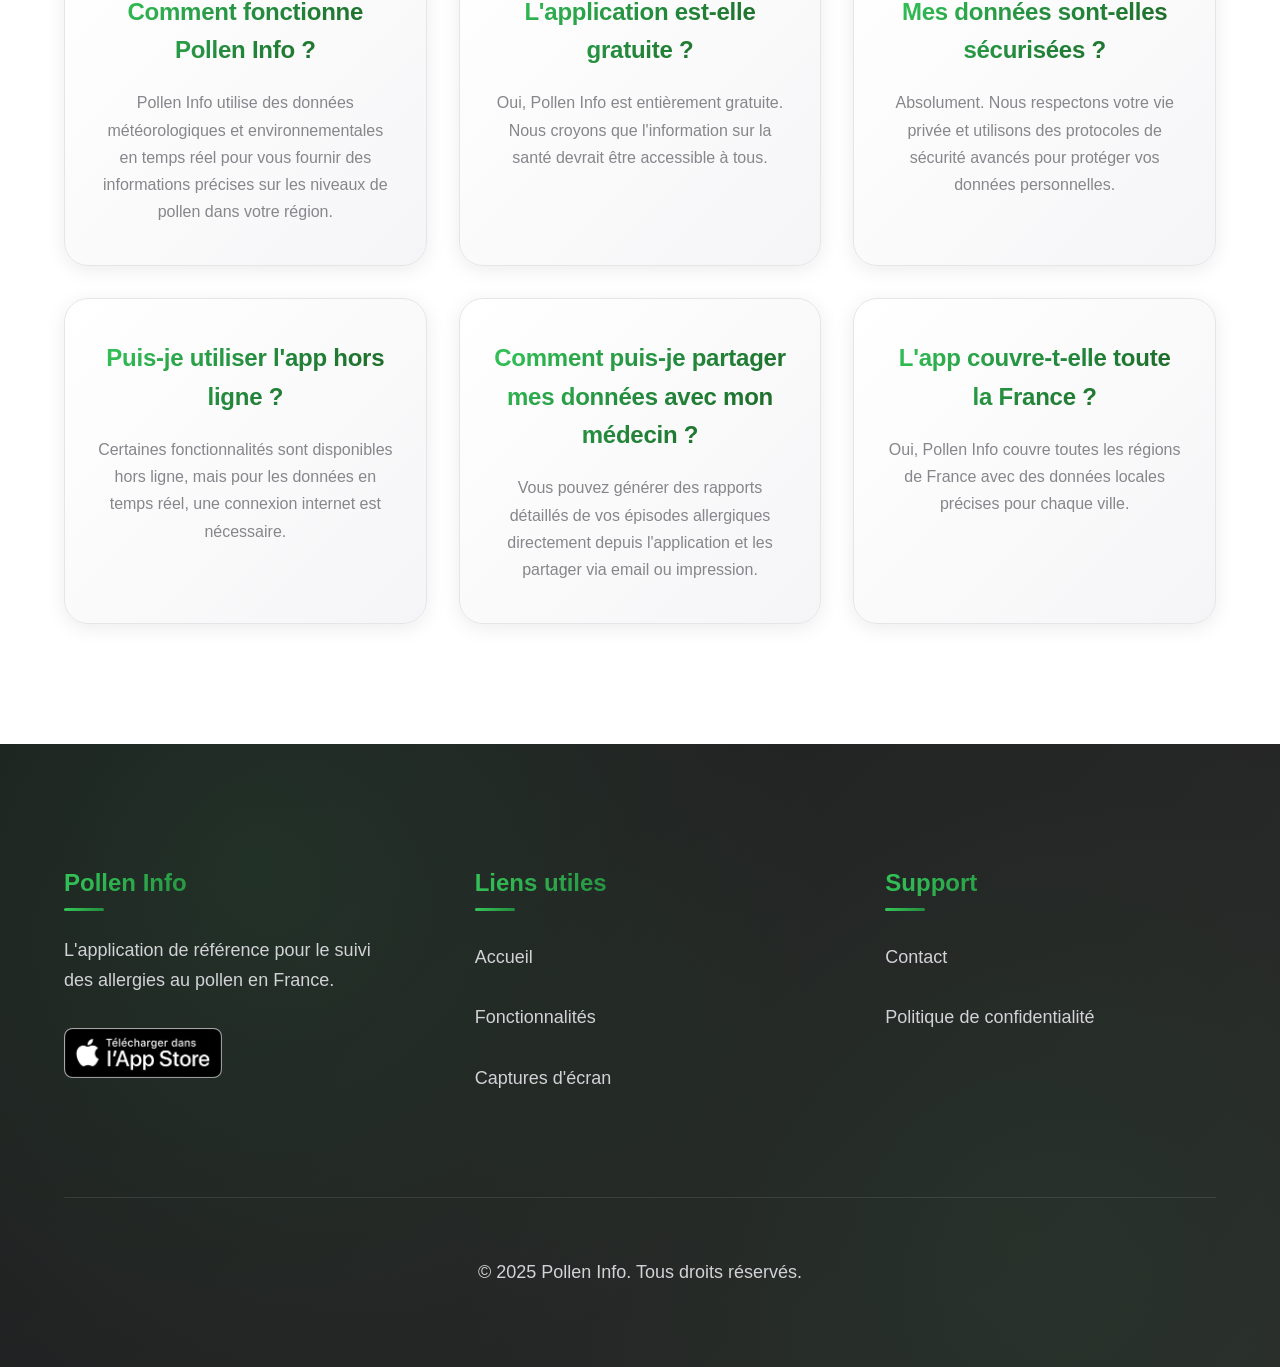
==== commit af7bdeb1: "created a .css style file for easier management" ====
--- a/contact.html
+++ b/contact.html
@@ -6,930 +6,7 @@
     <title>Contact - Pollen Info</title>
     <meta name="description" content="Contactez l'équipe Pollen Info pour toute question ou suggestion concernant notre application de suivi du pollen.">
     <link rel="icon" type="image/png" href="images/favicon.png">
-    <style>
-        * {
-            margin: 0;
-            padding: 0;
-            box-sizing: border-box;
-        }
-
-        :root {
-            --primary-green: #34C759;
-            --dark-green: #248A3D;
-            --light-green: #E8F5E9;
-            --white: #FFFFFF;
-            --black: #1D1D1F;
-            --gray-100: #F5F5F7;
-            --gray-200: #E5E5E7;
-            --gray-300: #D2D2D7;
-            --gray-600: #86868B;
-            --gray-900: #1D1D1F;
-            --shadow-light: 0 4px 20px rgba(0, 0, 0, 0.08);
-            --shadow-medium: 0 8px 30px rgba(0, 0, 0, 0.12);
-            --shadow-heavy: 0 16px 40px rgba(0, 0, 0, 0.15);
-            --gradient-primary: linear-gradient(135deg, #34C759 0%, #248A3D 100%);
-            --gradient-text: linear-gradient(135deg, #34C759 0%, #248A3D 50%, #1B5E20 100%);
-            --gradient-hero: linear-gradient(135deg, #E8F5E9 0%, #F0F8F0 50%, #FFFFFF 100%);
-        }
-
-        body {
-            font-family: -apple-system, BlinkMacSystemFont, 'Segoe UI', Roboto, Helvetica, Arial, sans-serif;
-            line-height: 1.6;
-            color: var(--black);
-            background: var(--white);
-        }
-
-        .container {
-            max-width: 1200px;
-            margin: 0 auto;
-            padding: 0 24px;
-        }
-
-        /* Enhanced Navigation */
-        nav {
-            background: rgba(255, 255, 255, 0.9);
-            backdrop-filter: blur(25px);
-            -webkit-backdrop-filter: blur(25px);
-            padding: 20px 0;
-            position: fixed;
-            width: 100%;
-            top: 0;
-            z-index: 1000;
-            border-bottom: 1px solid rgba(52, 199, 89, 0.1);
-            transition: all 0.4s cubic-bezier(0.4, 0, 0.2, 1);
-            box-shadow: 0 2px 20px rgba(0, 0, 0, 0.05);
-        }
-
-        nav.scrolled {
-            background: rgba(255, 255, 255, 0.98);
-            box-shadow: 0 8px 32px rgba(0, 0, 0, 0.1);
-            border-bottom: 1px solid rgba(52, 199, 89, 0.2);
-            padding: 16px 0;
-        }
-
-        nav .container {
-            display: flex;
-            justify-content: space-between;
-            align-items: center;
-        }
-
-        .logo {
-            display: flex;
-            align-items: center;
-            text-decoration: none;
-            font-size: 20px;
-            font-weight: 600;
-            color: var(--black);
-            transition: transform 0.3s ease;
-        }
-
-        .logo:hover {
-            transform: scale(1.05);
-        }
-
-        .logo img {
-            width: 32px;
-            height: 32px;
-            margin-right: 12px;
-            transition: transform 0.3s ease;
-        }
-
-        .logo:hover img {
-            transform: rotate(5deg);
-        }
-
-        .nav-links {
-            display: flex;
-            list-style: none;
-            gap: 40px;
-        }
-
-        .mobile-menu-toggle {
-            display: none;
-            background: none;
-            border: none;
-            cursor: pointer;
-            padding: 8px;
-            flex-direction: column;
-            gap: 4px;
-        }
-
-        .mobile-menu-toggle span {
-            width: 25px;
-            height: 3px;
-            background: var(--black);
-            transition: all 0.3s ease;
-            border-radius: 2px;
-        }
-
-        .mobile-menu-toggle.active span:nth-child(1) {
-            transform: rotate(45deg) translate(6px, 6px);
-        }
-
-        .mobile-menu-toggle.active span:nth-child(2) {
-            opacity: 0;
-        }
-
-        .mobile-menu-toggle.active span:nth-child(3) {
-            transform: rotate(-45deg) translate(6px, -6px);
-        }
-
-        .mobile-menu {
-            display: none;
-            position: fixed;
-            top: 80px;
-            left: 0;
-            right: 0;
-            background: rgba(255, 255, 255, 0.98);
-            backdrop-filter: blur(25px);
-            -webkit-backdrop-filter: blur(25px);
-            border-top: 1px solid rgba(52, 199, 89, 0.1);
-            box-shadow: 0 8px 32px rgba(0, 0, 0, 0.1);
-            z-index: 999;
-            padding: 40px 0;
-            transform: translateY(-100%);
-            transition: transform 0.3s ease;
-        }
-
-        .mobile-menu.active {
-            display: block;
-            transform: translateY(0);
-        }
-
-        .mobile-menu ul {
-            list-style: none;
-            padding: 0;
-            margin: 0;
-            text-align: center;
-        }
-
-        .mobile-menu li {
-            margin-bottom: 24px;
-        }
-
-        .mobile-menu a {
-            text-decoration: none;
-            color: var(--black);
-            font-weight: 500;
-            font-size: 20px;
-            transition: all 0.3s ease;
-            padding: 12px 24px;
-            border-radius: 12px;
-            display: inline-block;
-        }
-
-        .mobile-menu a:hover {
-            color: var(--primary-green);
-            background: rgba(52, 199, 89, 0.1);
-            transform: translateY(-2px);
-        }
-
-        .nav-links a {
-            text-decoration: none;
-            color: var(--black);
-            font-weight: 400;
-            font-size: 17px;
-            transition: all 0.3s ease;
-            position: relative;
-        }
-
-        .nav-links a:hover {
-            color: var(--primary-green);
-        }
-
-        .nav-links a::after {
-            content: '';
-            position: absolute;
-            bottom: -4px;
-            left: 0;
-            width: 0;
-            height: 2px;
-            background: var(--gradient-primary);
-            transition: width 0.3s ease;
-        }
-
-        .nav-links a:hover::after {
-            width: 100%;
-        }
-
-        /* Main Content */
-        .main-content {
-            padding: 140px 0 100px;
-            background: var(--gradient-hero);
-            position: relative;
-            overflow: hidden;
-        }
-
-        .main-content::before {
-            content: '';
-            position: absolute;
-            top: 0;
-            left: 0;
-            right: 0;
-            bottom: 0;
-            background: radial-gradient(circle at 30% 20%, rgba(52, 199, 89, 0.1) 0%, transparent 50%),
-                        radial-gradient(circle at 70% 80%, rgba(36, 138, 61, 0.1) 0%, transparent 50%);
-            pointer-events: none;
-        }
-
-        .page-header {
-            text-align: center;
-            margin-bottom: 100px;
-            position: relative;
-            z-index: 2;
-        }
-
-        .page-header h1 {
-            font-size: clamp(56px, 10vw, 80px);
-            font-weight: 700;
-            color: var(--black);
-            margin-bottom: 32px;
-            letter-spacing: -0.02em;
-            line-height: 1.1;
-            background: var(--gradient-text);
-            -webkit-background-clip: text;
-            -webkit-text-fill-color: transparent;
-            background-clip: text;
-            animation: fadeInUp 1s ease-out;
-        }
-
-        .page-header p {
-            font-size: 24px;
-            color: var(--gray-600);
-            max-width: 700px;
-            margin: 0 auto;
-            font-weight: 400;
-            line-height: 1.5;
-            animation: fadeInUp 1s ease-out 0.2s both;
-        }
-
-        .contact-content {
-            display: flex;
-            justify-content: center;
-            margin-bottom: 100px;
-            position: relative;
-            z-index: 2;
-        }
-
-        .contact-info {
-            background: var(--white);
-            padding: 48px;
-            border-radius: 28px;
-            box-shadow: var(--shadow-light);
-            border: 1px solid var(--gray-200);
-            transition: all 0.4s ease;
-        }
-
-        .contact-info:hover {
-            transform: translateY(-8px);
-            box-shadow: var(--shadow-heavy);
-        }
-
-        .contact-info h2 {
-            color: var(--black);
-            margin-bottom: 40px;
-            font-size: 36px;
-            font-weight: 700;
-            letter-spacing: -0.01em;
-            background: var(--gradient-text);
-            -webkit-background-clip: text;
-            -webkit-text-fill-color: transparent;
-            background-clip: text;
-        }
-
-        .contact-item {
-            display: flex;
-            align-items: flex-start;
-            margin-bottom: 32px;
-            padding: 28px;
-            background: var(--gray-100);
-            border-radius: 18px;
-            transition: all 0.4s ease;
-            position: relative;
-            overflow: hidden;
-        }
-
-        .contact-item::before {
-            content: '';
-            position: absolute;
-            top: 0;
-            left: 0;
-            right: 0;
-            height: 3px;
-            background: var(--gradient-primary);
-            transform: scaleX(0);
-            transition: transform 0.3s ease;
-        }
-
-        .contact-item:hover::before {
-            transform: scaleX(1);
-        }
-
-        .contact-item:hover {
-            background: var(--light-green);
-            transform: translateY(-4px);
-            box-shadow: var(--shadow-medium);
-        }
-
-        .contact-item .icon {
-            font-size: 28px;
-            margin-right: 20px;
-            color: var(--primary-green);
-            margin-top: 6px;
-            transition: transform 0.3s ease;
-        }
-
-        .contact-item:hover .icon {
-            transform: scale(1.1) rotate(5deg);
-        }
-
-        .contact-item .content h3 {
-            color: var(--black);
-            margin-bottom: 10px;
-            font-size: 20px;
-            font-weight: 600;
-            letter-spacing: -0.01em;
-        }
-
-        .contact-item .content p {
-            color: var(--gray-600);
-            font-size: 16px;
-            line-height: 1.6;
-        }
-
-        .contact-form {
-            background: var(--white);
-            padding: 48px;
-            border-radius: 28px;
-            box-shadow: var(--shadow-light);
-            border: 1px solid var(--gray-200);
-            transition: all 0.4s ease;
-        }
-
-        .contact-form:hover {
-            transform: translateY(-8px);
-            box-shadow: var(--shadow-heavy);
-        }
-
-        .contact-form h2 {
-            color: var(--black);
-            margin-bottom: 40px;
-            font-size: 36px;
-            font-weight: 700;
-            letter-spacing: -0.01em;
-            background: var(--gradient-text);
-            -webkit-background-clip: text;
-            -webkit-text-fill-color: transparent;
-            background-clip: text;
-        }
-
-        .form-group {
-            margin-bottom: 28px;
-        }
-
-        .form-group label {
-            display: block;
-            margin-bottom: 10px;
-            color: var(--black);
-            font-weight: 600;
-            font-size: 16px;
-        }
-
-        .form-group input,
-        .form-group textarea,
-        .form-group select {
-            width: 100%;
-            padding: 18px;
-            border: 2px solid var(--gray-200);
-            border-radius: 14px;
-            font-size: 16px;
-            font-family: inherit;
-            transition: all 0.3s ease;
-            background: var(--white);
-        }
-
-        .form-group input:focus,
-        .form-group textarea:focus,
-        .form-group select:focus {
-            outline: none;
-            border-color: var(--primary-green);
-            box-shadow: 0 0 0 4px rgba(52, 199, 89, 0.1);
-            transform: translateY(-2px);
-        }
-
-        .form-group textarea {
-            height: 120px;
-            resize: vertical;
-        }
-
-        .submit-btn {
-            background: var(--gradient-primary);
-            color: var(--white);
-            padding: 18px 36px;
-            border: none;
-            border-radius: 50px;
-            font-weight: 600;
-            font-size: 16px;
-            cursor: pointer;
-            transition: all 0.4s cubic-bezier(0.4, 0, 0.2, 1);
-            box-shadow: 0 8px 25px rgba(52, 199, 89, 0.3);
-            width: 100%;
-            position: relative;
-            overflow: hidden;
-        }
-
-        .submit-btn::before {
-            content: '';
-            position: absolute;
-            top: 0;
-            left: -100%;
-            width: 100%;
-            height: 100%;
-            background: linear-gradient(90deg, transparent, rgba(255, 255, 255, 0.2), transparent);
-            transition: left 0.6s ease;
-        }
-
-        .submit-btn:hover::before {
-            left: 100%;
-        }
-
-        .app-store-badge {
-            display: inline-block;
-            background: transparent;
-            padding: 0;
-            border-radius: 0;
-            text-decoration: none;
-            transition: all 0.3s ease;
-            position: relative;
-            overflow: hidden;
-        }
-
-        .app-store-badge:hover {
-            transform: translateY(-2px) scale(1.05);
-        }
-
-        /* Enhanced Link Styles */
-        a {
-            color: var(--primary-green);
-            text-decoration: none;
-            transition: all 0.3s ease;
-            position: relative;
-        }
-
-        a:hover {
-            color: var(--dark-green);
-            transform: translateY(-1px);
-        }
-
-        a::after {
-            content: '';
-            position: absolute;
-            bottom: -2px;
-            left: 0;
-            width: 0;
-            height: 2px;
-            background: var(--gradient-primary);
-            transition: width 0.3s ease;
-        }
-
-        a:hover::after {
-            width: 100%;
-        }
-
-        /* Special styling for email links */
-        a[href^="mailto:"] {
-            color: var(--primary-green);
-            font-weight: 600;
-            padding: 4px 8px;
-            border-radius: 6px;
-            background: rgba(52, 199, 89, 0.1);
-            transition: all 0.3s ease;
-        }
-
-        a[href^="mailto:"]:hover {
-            background: rgba(52, 199, 89, 0.2);
-            transform: translateY(-2px);
-            box-shadow: 0 4px 12px rgba(52, 199, 89, 0.3);
-        }
-
-        a[href^="mailto:"]::after {
-            display: none;
-        }
-
-        /* Special styling for external links */
-        a[target="_blank"] {
-            color: var(--primary-green);
-            font-weight: 500;
-        }
-
-        a[target="_blank"]:hover {
-            color: var(--dark-green);
-        }
-
-        a[target="_blank"]::after {
-            content: '↗';
-            margin-left: 4px;
-            font-size: 0.8em;
-            opacity: 0.7;
-        }
-
-        .faq-section {
-            background: var(--white);
-            padding: 120px 0;
-            position: relative;
-        }
-
-        .faq-section::before {
-            content: '';
-            position: absolute;
-            top: 0;
-            left: 0;
-            right: 0;
-            height: 1px;
-            background: linear-gradient(90deg, transparent, var(--gray-200), transparent);
-        }
-
-        .faq-section h2 {
-            text-align: center;
-            font-size: clamp(48px, 8vw, 72px);
-            font-weight: 700;
-            color: var(--black);
-            margin-bottom: 24px;
-            letter-spacing: -0.02em;
-            background: var(--gradient-text);
-            -webkit-background-clip: text;
-            -webkit-text-fill-color: transparent;
-            background-clip: text;
-            animation: fadeInUp 0.8s ease-out;
-        }
-
-        .faq-subtitle {
-            text-align: center;
-            font-size: 24px;
-            color: var(--gray-600);
-            margin-bottom: 80px;
-            max-width: 700px;
-            margin-left: auto;
-            margin-right: auto;
-            animation: fadeInUp 0.8s ease-out 0.2s both;
-        }
-
-        .faq-grid {
-            display: grid;
-            grid-template-columns: repeat(auto-fit, minmax(360px, 1fr));
-            gap: 32px;
-        }
-
-        .faq-item {
-            background: linear-gradient(135deg, var(--white) 0%, var(--gray-100) 100%);
-            padding: 40px 32px;
-            border-radius: 24px;
-            box-shadow: var(--shadow-light);
-            text-align: center;
-            transition: all 0.4s cubic-bezier(0.4, 0, 0.2, 1);
-            border: 1px solid var(--gray-200);
-            position: relative;
-            overflow: hidden;
-        }
-
-        .faq-item::before {
-            content: '';
-            position: absolute;
-            top: 0;
-            left: 0;
-            right: 0;
-            height: 4px;
-            background: var(--gradient-primary);
-            transform: scaleX(0);
-            transition: transform 0.4s ease;
-        }
-
-        .faq-item::after {
-            content: '';
-            position: absolute;
-            top: -50%;
-            left: -50%;
-            width: 200%;
-            height: 200%;
-            background: radial-gradient(circle, rgba(52, 199, 89, 0.05) 0%, transparent 70%);
-            opacity: 0;
-            transition: opacity 0.4s ease;
-            pointer-events: none;
-        }
-
-        .faq-item:hover::before {
-            transform: scaleX(1);
-        }
-
-        .faq-item:hover::after {
-            opacity: 1;
-        }
-
-        .faq-item:hover {
-            transform: translateY(-12px) scale(1.02);
-            box-shadow: var(--shadow-heavy);
-            background: linear-gradient(135deg, var(--white) 0%, var(--light-green) 100%);
-        }
-
-        .faq-item h3 {
-            color: var(--black);
-            margin-bottom: 20px;
-            font-size: 24px;
-            font-weight: 700;
-            letter-spacing: -0.01em;
-            position: relative;
-            z-index: 2;
-            background: var(--gradient-text);
-            -webkit-background-clip: text;
-            -webkit-text-fill-color: transparent;
-            background-clip: text;
-        }
-
-        .faq-item p {
-            color: var(--gray-600);
-            line-height: 1.7;
-            font-size: 16px;
-            position: relative;
-            z-index: 2;
-            font-weight: 400;
-        }
-
-        /* Enhanced Footer */
-        footer {
-            background: linear-gradient(135deg, var(--black) 0%, #2a2a2a 100%);
-            color: var(--white);
-            padding: 120px 0 80px;
-            position: relative;
-            overflow: hidden;
-        }
-
-        footer::before {
-            content: '';
-            position: absolute;
-            top: 0;
-            left: 0;
-            right: 0;
-            bottom: 0;
-            background: radial-gradient(circle at 20% 20%, rgba(52, 199, 89, 0.1) 0%, transparent 50%),
-                        radial-gradient(circle at 80% 80%, rgba(36, 138, 61, 0.1) 0%, transparent 50%);
-            pointer-events: none;
-        }
-
-        .footer-content {
-            display: grid;
-            grid-template-columns: repeat(auto-fit, minmax(280px, 1fr));
-            gap: 80px;
-            margin-bottom: 80px;
-            position: relative;
-            z-index: 2;
-        }
-
-        .footer-section h3 {
-            margin-bottom: 32px;
-            font-size: 24px;
-            font-weight: 700;
-            background: var(--gradient-text);
-            -webkit-background-clip: text;
-            -webkit-text-fill-color: transparent;
-            background-clip: text;
-            position: relative;
-        }
-
-        .footer-section h3::after {
-            content: '';
-            position: absolute;
-            bottom: -8px;
-            left: 0;
-            width: 40px;
-            height: 3px;
-            background: var(--gradient-primary);
-            border-radius: 2px;
-        }
-
-        .footer-section p {
-            color: var(--gray-300);
-            line-height: 1.7;
-            font-size: 18px;
-            margin-bottom: 24px;
-        }
-
-        .footer-section a {
-            color: var(--gray-300);
-            text-decoration: none;
-            display: block;
-            margin-bottom: 16px;
-            font-size: 18px;
-            transition: all 0.3s ease;
-            position: relative;
-            padding: 8px 0;
-        }
-
-        .footer-section a:hover {
-            color: var(--primary-green);
-            transform: translateX(8px);
-            padding-left: 12px;
-        }
-
-        .footer-section a::before {
-            content: '';
-            position: absolute;
-            left: 0;
-            top: 50%;
-            transform: translateY(-50%);
-            width: 0;
-            height: 2px;
-            background: var(--gradient-primary);
-            transition: width 0.3s ease;
-        }
-
-        .footer-section a:hover::before {
-            width: 8px;
-        }
-
-        .footer-bottom {
-            border-top: 1px solid rgba(255, 255, 255, 0.1);
-            padding-top: 60px;
-            text-align: center;
-            color: var(--gray-300);
-            font-size: 18px;
-            position: relative;
-            z-index: 2;
-        }
-
-        /* Enhanced UI Elements */
-        .floating-elements {
-            position: absolute;
-            top: 0;
-            left: 0;
-            right: 0;
-            bottom: 0;
-            pointer-events: none;
-            overflow: hidden;
-        }
-
-        .floating-circle {
-            position: absolute;
-            border-radius: 50%;
-            background: rgba(52, 199, 89, 0.08);
-            animation: float 8s ease-in-out infinite;
-            border: 2px solid rgba(52, 199, 89, 0.1);
-        }
-
-        .floating-circle:nth-child(1) {
-            width: 100px;
-            height: 100px;
-            top: 15%;
-            left: 8%;
-            animation-delay: 0s;
-        }
-
-        .floating-circle:nth-child(2) {
-            width: 140px;
-            height: 140px;
-            top: 55%;
-            right: 12%;
-            animation-delay: 2.5s;
-        }
-
-        .floating-circle:nth-child(3) {
-            width: 80px;
-            height: 80px;
-            bottom: 25%;
-            left: 15%;
-            animation-delay: 5s;
-        }
-
-        /* Decorative shapes */
-        .decorative-shape {
-            position: absolute;
-            pointer-events: none;
-            opacity: 0.1;
-        }
-
-        .shape-triangle {
-            width: 0;
-            height: 0;
-            border-left: 25px solid transparent;
-            border-right: 25px solid transparent;
-            border-bottom: 43px solid var(--primary-green);
-            animation: rotate 12s linear infinite;
-        }
-
-        .shape-square {
-            width: 40px;
-            height: 40px;
-            background: var(--primary-green);
-            transform: rotate(45deg);
-            animation: pulse 4s ease-in-out infinite;
-        }
-
-        /* Animations */
-        @keyframes fadeInUp {
-            from {
-                opacity: 0;
-                transform: translateY(40px);
-            }
-            to {
-                opacity: 1;
-                transform: translateY(0);
-            }
-        }
-
-        @keyframes float {
-            0%, 100% {
-                transform: translateY(0px) rotate(0deg);
-            }
-            50% {
-                transform: translateY(-30px) rotate(180deg);
-            }
-        }
-
-        @keyframes rotate {
-            from {
-                transform: rotate(0deg);
-            }
-            to {
-                transform: rotate(360deg);
-            }
-        }
-
-        @keyframes pulse {
-            0%, 100% {
-                transform: rotate(45deg) scale(1);
-                opacity: 0.1;
-            }
-            50% {
-                transform: rotate(45deg) scale(1.2);
-                opacity: 0.2;
-            }
-        }
-
-        .contact-info,
-        .contact-form {
-            animation: fadeInUp 0.8s ease-out;
-        }
-
-        .contact-info {
-            animation-delay: 0.1s;
-        }
-
-        .contact-form {
-            animation-delay: 0.2s;
-        }
-
-        .faq-item {
-            animation: fadeInUp 0.6s ease forwards;
-        }
-
-        .faq-item:nth-child(1) { animation-delay: 0.1s; }
-        .faq-item:nth-child(2) { animation-delay: 0.2s; }
-        .faq-item:nth-child(3) { animation-delay: 0.3s; }
-        .faq-item:nth-child(4) { animation-delay: 0.4s; }
-        .faq-item:nth-child(5) { animation-delay: 0.5s; }
-        .faq-item:nth-child(6) { animation-delay: 0.6s; }
-
-        /* Mobile Responsive */
-        @media (max-width: 768px) {
-            .nav-links {
-                display: none;
-            }
-
-            .mobile-menu-toggle {
-                display: flex;
-            }
-
-            .contact-content {
-                grid-template-columns: 1fr;
-                gap: 60px;
-            }
-
-            .contact-info,
-            .contact-form {
-                padding: 32px;
-            }
-
-            .faq-grid {
-                grid-template-columns: 1fr;
-            }
-
-            .container {
-                padding: 0 20px;
-            }
-
-            .main-content {
-                padding: 120px 0 80px;
-            }
-
-            .faq-section {
-                padding: 80px 0;
-            }
-        }
-
-        /* Smooth scrolling */
-        html {
-            scroll-behavior: smooth;
-        }
-    </style>
+    <link rel="stylesheet" href="style.css">
 </head>
 <body>
     <!-- Navigation -->
--- a/style.css
+++ b/style.css
@@ -0,0 +1,1598 @@
+* {
+    margin: 0;
+    padding: 0;
+    box-sizing: border-box;
+}
+
+:root {
+    --primary-green: #34C759;
+    --dark-green: #248A3D;
+    --light-green: #E8F5E9;
+    --white: #FFFFFF;
+    --black: #1D1D1F;
+    --gray-100: #F5F5F7;
+    --gray-200: #E5E5E7;
+    --gray-300: #D2D2D7;
+    --gray-600: #86868B;
+    --gray-900: #1D1D1F;
+    --shadow-light: 0 4px 20px rgba(0, 0, 0, 0.08);
+    --shadow-medium: 0 8px 30px rgba(0, 0, 0, 0.12);
+    --shadow-heavy: 0 16px 40px rgba(0, 0, 0, 0.15);
+    --gradient-primary: linear-gradient(135deg, #34C759 0%, #248A3D 100%);
+    --gradient-text: linear-gradient(135deg, #34C759 0%, #248A3D 50%, #1B5E20 100%);
+    --gradient-hero: linear-gradient(135deg, #E8F5E9 0%, #F0F8F0 50%, #FFFFFF 100%);
+}
+
+body {
+    font-family: -apple-system, BlinkMacSystemFont, 'Segoe UI', Roboto, Helvetica, Arial, sans-serif;
+    line-height: 1.6;
+    color: var(--black);
+    background: var(--white);
+    overflow-x: hidden;
+}
+
+.container {
+    max-width: 1200px;
+    margin: 0 auto;
+    padding: 0 24px;
+}
+
+/* Enhanced Navigation */
+nav {
+    background: rgba(255, 255, 255, 0.9);
+    backdrop-filter: blur(25px);
+    -webkit-backdrop-filter: blur(25px);
+    padding: 20px 0;
+    position: fixed;
+    width: 100%;
+    top: 0;
+    z-index: 1000;
+    border-bottom: 1px solid rgba(52, 199, 89, 0.1);
+    transition: all 0.4s cubic-bezier(0.4, 0, 0.2, 1);
+    box-shadow: 0 2px 20px rgba(0, 0, 0, 0.05);
+}
+
+nav.scrolled {
+    background: rgba(255, 255, 255, 0.98);
+    box-shadow: 0 8px 32px rgba(0, 0, 0, 0.1);
+    border-bottom: 1px solid rgba(52, 199, 89, 0.2);
+    padding: 16px 0;
+}
+
+nav .container {
+    display: flex;
+    justify-content: space-between;
+    align-items: center;
+}
+
+.logo {
+    display: flex;
+    align-items: center;
+    text-decoration: none;
+    font-size: 20px;
+    font-weight: 600;
+    color: var(--black);
+    transition: transform 0.3s ease;
+}
+
+.logo:hover {
+    transform: scale(1.05);
+}
+
+.logo img {
+    width: 32px;
+    height: 32px;
+    margin-right: 12px;
+    transition: transform 0.3s ease;
+}
+
+.logo:hover img {
+    transform: rotate(5deg);
+}
+
+.nav-links {
+    display: flex;
+    list-style: none;
+    gap: 40px;
+}
+
+.mobile-menu-toggle {
+    display: none;
+    background: none;
+    border: none;
+    cursor: pointer;
+    padding: 8px;
+    flex-direction: column;
+    gap: 4px;
+}
+
+.mobile-menu-toggle span {
+    width: 25px;
+    height: 3px;
+    background: var(--black);
+    transition: all 0.3s ease;
+    border-radius: 2px;
+}
+
+.mobile-menu-toggle.active span:nth-child(1) {
+    transform: rotate(45deg) translate(6px, 6px);
+}
+
+.mobile-menu-toggle.active span:nth-child(2) {
+    opacity: 0;
+}
+
+.mobile-menu-toggle.active span:nth-child(3) {
+    transform: rotate(-45deg) translate(6px, -6px);
+}
+
+.mobile-menu {
+    display: none;
+    position: fixed;
+    top: 80px;
+    left: 0;
+    right: 0;
+    background: rgba(255, 255, 255, 0.98);
+    backdrop-filter: blur(25px);
+    -webkit-backdrop-filter: blur(25px);
+    border-top: 1px solid rgba(52, 199, 89, 0.1);
+    box-shadow: 0 8px 32px rgba(0, 0, 0, 0.1);
+    z-index: 999;
+    padding: 40px 0;
+    transform: translateY(-100%);
+    transition: transform 0.3s ease;
+}
+
+.mobile-menu.active {
+    display: block;
+    transform: translateY(0);
+}
+
+.mobile-menu ul {
+    list-style: none;
+    padding: 0;
+    margin: 0;
+    text-align: center;
+}
+
+.mobile-menu li {
+    margin-bottom: 24px;
+}
+
+.mobile-menu a {
+    text-decoration: none;
+    color: var(--black);
+    font-weight: 500;
+    font-size: 20px;
+    transition: all 0.3s ease;
+    padding: 12px 24px;
+    border-radius: 12px;
+    display: inline-block;
+}
+
+.mobile-menu a:hover {
+    color: var(--primary-green);
+    background: rgba(52, 199, 89, 0.1);
+    transform: translateY(-2px);
+}
+
+.nav-links a {
+    text-decoration: none;
+    color: var(--black);
+    font-weight: 400;
+    font-size: 17px;
+    transition: all 0.3s ease;
+    position: relative;
+}
+
+.nav-links a:hover {
+    color: var(--primary-green);
+}
+
+.nav-links a::after {
+    content: '';
+    position: absolute;
+    bottom: -4px;
+    left: 0;
+    width: 0;
+    height: 2px;
+    background: var(--gradient-primary);
+    transition: width 0.3s ease;
+}
+
+.nav-links a:hover::after {
+    width: 100%;
+}
+
+/* Hero Section */
+.hero {
+    padding: 140px 0 100px;
+    text-align: center;
+    background: var(--gradient-hero);
+    position: relative;
+    overflow: hidden;
+}
+
+.hero::before {
+    content: '';
+    position: absolute;
+    top: 0;
+    left: 0;
+    right: 0;
+    bottom: 0;
+    background: radial-gradient(circle at 30% 20%, rgba(52, 199, 89, 0.1) 0%, transparent 50%),
+                radial-gradient(circle at 70% 80%, rgba(36, 138, 61, 0.1) 0%, transparent 50%);
+    pointer-events: none;
+}
+
+.hero-content {
+    position: relative;
+    z-index: 2;
+}
+
+.hero h1 {
+    font-size: clamp(56px, 10vw, 96px);
+    font-weight: 700;
+    margin-bottom: 32px;
+    letter-spacing: -0.03em;
+    line-height: 1.1;
+    background: var(--gradient-text);
+    -webkit-background-clip: text;
+    -webkit-text-fill-color: transparent;
+    background-clip: text;
+    animation: fadeInUp 1s ease-out;
+}
+
+.hero p {
+    font-size: 24px;
+    color: var(--gray-600);
+    margin-bottom: 48px;
+    max-width: 700px;
+    margin-left: auto;
+    margin-right: auto;
+    font-weight: 400;
+    line-height: 1.5;
+    animation: fadeInUp 1s ease-out 0.2s both;
+}
+
+.cta-section {
+    display: flex;
+    align-items: center;
+    justify-content: center;
+    gap: 24px;
+    flex-wrap: wrap;
+    animation: fadeInUp 1s ease-out 0.4s both;
+}
+
+.cta-button {
+    display: inline-flex;
+    align-items: center;
+    gap: 12px;
+    background: var(--gradient-primary);
+    color: var(--white);
+    padding: 20px 40px;
+    text-decoration: none;
+    border-radius: 50px;
+    font-weight: 600;
+    font-size: 18px;
+    transition: all 0.4s cubic-bezier(0.4, 0, 0.2, 1);
+    box-shadow: 0 8px 25px rgba(52, 199, 89, 0.3);
+    position: relative;
+    overflow: hidden;
+}
+
+.cta-button::before {
+    content: '';
+    position: absolute;
+    top: 0;
+    left: -100%;
+    width: 100%;
+    height: 100%;
+    background: linear-gradient(90deg, transparent, rgba(255, 255, 255, 0.2), transparent);
+    transition: left 0.6s ease;
+}
+
+.cta-button:hover::before {
+    left: 100%;
+}
+
+.cta-button:hover {
+    transform: translateY(-3px) scale(1.02);
+    box-shadow: 0 12px 35px rgba(52, 199, 89, 0.4);
+}
+
+.cta-button .arrow {
+    transition: transform 0.3s ease;
+}
+
+.cta-button:hover .arrow {
+    transform: translateX(4px);
+}
+
+/* Features Section */
+.features {
+    padding: 120px 0;
+    background: var(--white);
+    position: relative;
+}
+
+.features::before {
+    content: '';
+    position: absolute;
+    top: 0;
+    left: 0;
+    right: 0;
+    height: 1px;
+    background: linear-gradient(90deg, transparent, var(--gray-200), transparent);
+}
+
+.features h2 {
+    text-align: center;
+    font-size: clamp(48px, 8vw, 72px);
+    font-weight: 700;
+    color: var(--black);
+    margin-bottom: 24px;
+    letter-spacing: -0.02em;
+    background: var(--gradient-text);
+    -webkit-background-clip: text;
+    -webkit-text-fill-color: transparent;
+    background-clip: text;
+    animation: fadeInUp 0.8s ease-out;
+}
+
+.features-subtitle {
+    text-align: center;
+    font-size: 24px;
+    color: var(--gray-600);
+    margin-bottom: 80px;
+    max-width: 700px;
+    margin-left: auto;
+    margin-right: auto;
+    animation: fadeInUp 0.8s ease-out 0.2s both;
+}
+
+.features-grid {
+    display: grid;
+    grid-template-columns: repeat(auto-fit, minmax(320px, 1fr));
+    gap: 32px;
+    margin-top: 80px;
+}
+
+.feature-card {
+    background: linear-gradient(135deg, var(--white) 0%, var(--gray-100) 100%);
+    padding: 40px 32px;
+    border-radius: 24px;
+    box-shadow: var(--shadow-light);
+    text-align: center;
+    transition: all 0.4s cubic-bezier(0.4, 0, 0.2, 1);
+    border: 1px solid var(--gray-200);
+    position: relative;
+    overflow: hidden;
+}
+
+.feature-card::before {
+    content: '';
+    position: absolute;
+    top: 0;
+    left: 0;
+    right: 0;
+    height: 4px;
+    background: var(--gradient-primary);
+    transform: scaleX(0);
+    transition: transform 0.4s ease;
+}
+
+.feature-card::after {
+    content: '';
+    position: absolute;
+    top: -50%;
+    left: -50%;
+    width: 200%;
+    height: 200%;
+    background: radial-gradient(circle, rgba(52, 199, 89, 0.05) 0%, transparent 70%);
+    opacity: 0;
+    transition: opacity 0.4s ease;
+    pointer-events: none;
+}
+
+.feature-card:hover::before {
+    transform: scaleX(1);
+}
+
+.feature-card:hover::after {
+    opacity: 1;
+}
+
+.feature-card:hover {
+    transform: translateY(-12px) scale(1.02);
+    box-shadow: var(--shadow-heavy);
+    background: linear-gradient(135deg, var(--white) 0%, var(--light-green) 100%);
+}
+
+.feature-icon {
+    font-size: 56px;
+    margin-bottom: 24px;
+    display: block;
+    transition: all 0.4s cubic-bezier(0.4, 0, 0.2, 1);
+    position: relative;
+    z-index: 2;
+    filter: drop-shadow(0 4px 8px rgba(52, 199, 89, 0.2));
+}
+
+.feature-card:hover .feature-icon {
+    transform: scale(1.15) rotate(8deg);
+    filter: drop-shadow(0 8px 16px rgba(52, 199, 89, 0.3));
+}
+
+.feature-card h3 {
+    color: var(--black);
+    margin-bottom: 20px;
+    font-size: 24px;
+    font-weight: 700;
+    letter-spacing: -0.01em;
+    position: relative;
+    z-index: 2;
+    background: var(--gradient-text);
+    -webkit-background-clip: text;
+    -webkit-text-fill-color: transparent;
+    background-clip: text;
+}
+
+.feature-card p {
+    color: var(--gray-600);
+    line-height: 1.7;
+    font-size: 16px;
+    position: relative;
+    z-index: 2;
+    font-weight: 400;
+}
+
+/* Screenshots Carousel */
+.screenshots {
+    padding: 120px 0;
+    background: var(--gray-100);
+    position: relative;
+}
+
+.screenshots::before {
+    content: '';
+    position: absolute;
+    top: 0;
+    left: 0;
+    right: 0;
+    height: 1px;
+    background: linear-gradient(90deg, transparent, var(--gray-200), transparent);
+}
+
+.screenshots h2 {
+    text-align: center;
+    font-size: clamp(48px, 8vw, 72px);
+    font-weight: 700;
+    color: var(--black);
+    margin-bottom: 24px;
+    letter-spacing: -0.02em;
+    background: var(--gradient-text);
+    -webkit-background-clip: text;
+    -webkit-text-fill-color: transparent;
+    background-clip: text;
+    animation: fadeInUp 0.8s ease-out;
+}
+
+.screenshots-subtitle {
+    text-align: center;
+    font-size: 24px;
+    color: var(--gray-600);
+    margin-bottom: 80px;
+    max-width: 700px;
+    margin-left: auto;
+    margin-right: auto;
+    animation: fadeInUp 0.8s ease-out 0.2s both;
+}
+
+.carousel-container {
+    position: relative;
+    max-width: 1000px;
+    margin: 0 auto;
+    padding: 0 80px;
+    overflow: hidden;
+    height: 550px;
+    display: flex;
+    align-items: center;
+}
+
+.carousel-track {
+    display: flex;
+    align-items: center;
+    transition: transform 0.8s cubic-bezier(0.25, 0.46, 0.45, 0.94);
+    gap: 20px;
+    height: 100%;
+}
+
+.carousel-slide {
+    flex: 0 0 180px;
+    height: 300px;
+    display: flex;
+    align-items: center;
+    justify-content: center;
+    transition: all 0.6s cubic-bezier(0.25, 0.46, 0.45, 0.94);
+    opacity: 0.5;
+    transform: scale(0.85);
+    filter: blur(1px);
+}
+
+.carousel-slide.active {
+    flex: 0 0 240px;
+    height: 500px;
+    opacity: 1;
+    transform: scale(1);
+    filter: blur(0);
+}
+
+.carousel-slide img {
+    width: 100%;
+    height: auto;
+    border-radius: 16px;
+    box-shadow: var(--shadow-medium);
+    transition: all 0.6s ease;
+}
+
+.carousel-slide.active img {
+    box-shadow: var(--shadow-heavy);
+}
+
+.carousel-nav {
+    display: flex;
+    justify-content: center;
+    gap: 12px;
+    margin-top: 60px;
+}
+
+.carousel-dot {
+    width: 12px;
+    height: 12px;
+    border-radius: 50%;
+    background: var(--gray-300);
+    border: none;
+    cursor: pointer;
+    transition: all 0.3s ease;
+    position: relative;
+}
+
+.carousel-dot.active {
+    background: var(--gradient-primary);
+    transform: scale(1.3);
+}
+
+.carousel-dot::before {
+    content: '';
+    position: absolute;
+    top: -3px;
+    left: -3px;
+    right: -3px;
+    bottom: -3px;
+    border-radius: 50%;
+    background: var(--gradient-primary);
+    opacity: 0;
+    transition: opacity 0.3s ease;
+}
+
+.carousel-dot.active::before {
+    opacity: 0.2;
+}
+
+.carousel-arrow {
+    position: absolute;
+    top: 50%;
+    transform: translateY(-50%);
+    background: rgba(255, 255, 255, 0.9);
+    border: none;
+    width: 48px;
+    height: 48px;
+    border-radius: 50%;
+    cursor: pointer;
+    display: flex;
+    align-items: center;
+    justify-content: center;
+    font-size: 20px;
+    color: var(--black);
+    box-shadow: var(--shadow-medium);
+    transition: all 0.3s ease;
+    backdrop-filter: blur(10px);
+}
+
+.carousel-arrow:hover {
+    background: var(--white);
+    transform: translateY(-50%) scale(1.1);
+    box-shadow: var(--shadow-heavy);
+}
+
+.carousel-arrow.prev {
+    left: 20px;
+}
+
+.carousel-arrow.next {
+    right: 20px;
+}
+
+/* Main Content */
+.main-content {
+    padding: 140px 0 100px;
+    background: var(--gradient-hero);
+    position: relative;
+    overflow: hidden;
+}
+
+.main-content::before {
+    content: '';
+    position: absolute;
+    top: 0;
+    left: 0;
+    right: 0;
+    bottom: 0;
+    background: radial-gradient(circle at 30% 20%, rgba(52, 199, 89, 0.1) 0%, transparent 50%),
+                radial-gradient(circle at 70% 80%, rgba(36, 138, 61, 0.1) 0%, transparent 50%);
+    pointer-events: none;
+}
+
+.page-header {
+    text-align: center;
+    margin-bottom: 100px;
+    position: relative;
+    z-index: 2;
+}
+
+.page-header h1 {
+    font-size: clamp(56px, 10vw, 80px);
+    font-weight: 700;
+    color: var(--black);
+    margin-bottom: 24px;
+    letter-spacing: -0.02em;
+    line-height: 1.1;
+    background: var(--gradient-text);
+    -webkit-background-clip: text;
+    -webkit-text-fill-color: transparent;
+    background-clip: text;
+    animation: fadeInUp 1s ease-out;
+}
+
+.page-header p {
+    font-size: 24px;
+    color: var(--gray-600);
+    font-weight: 400;
+    animation: fadeInUp 1s ease-out 0.2s both;
+}
+
+.privacy-content {
+    background: var(--white);
+    padding: 64px;
+    border-radius: 28px;
+    box-shadow: var(--shadow-light);
+    border: 1px solid var(--gray-200);
+    margin-bottom: 80px;
+    position: relative;
+    z-index: 2;
+    transition: all 0.4s ease;
+}
+
+.privacy-content:hover {
+    transform: translateY(-8px);
+    box-shadow: var(--shadow-heavy);
+}
+
+.privacy-content h2 {
+    color: var(--black);
+    margin: 64px 0 28px 0;
+    font-size: 36px;
+    font-weight: 700;
+    letter-spacing: -0.01em;
+    border-bottom: 3px solid var(--gray-200);
+    padding-bottom: 16px;
+    background: var(--gradient-text);
+    -webkit-background-clip: text;
+    -webkit-text-fill-color: transparent;
+    background-clip: text;
+    position: relative;
+}
+
+.privacy-content h2::before {
+    content: '';
+    position: absolute;
+    bottom: -3px;
+    left: 0;
+    width: 0;
+    height: 3px;
+    background: var(--gradient-primary);
+    transition: width 0.6s ease;
+}
+
+.privacy-content h2:hover::before {
+    width: 100%;
+}
+
+.privacy-content h3 {
+    color: var(--black);
+    margin: 40px 0 20px 0;
+    font-size: 24px;
+    font-weight: 600;
+    letter-spacing: -0.01em;
+}
+
+.privacy-content p {
+    margin-bottom: 20px;
+    color: var(--gray-600);
+    line-height: 1.8;
+    font-size: 16px;
+}
+
+.privacy-content ul {
+    margin: 20px 0 20px 32px;
+    color: var(--gray-600);
+}
+
+.privacy-content li {
+    margin-bottom: 12px;
+    font-size: 16px;
+    line-height: 1.7;
+}
+
+.highlight-box {
+    background: var(--light-green);
+    padding: 40px;
+    border-radius: 18px;
+    border-left: 6px solid var(--primary-green);
+    margin: 40px 0;
+    position: relative;
+    overflow: hidden;
+    transition: all 0.4s ease;
+}
+
+.highlight-box::before {
+    content: '';
+    position: absolute;
+    top: 0;
+    left: 0;
+    right: 0;
+    height: 3px;
+    background: var(--gradient-primary);
+    transform: scaleX(0);
+    transition: transform 0.6s ease;
+}
+
+.highlight-box:hover::before {
+    transform: scaleX(1);
+}
+
+.highlight-box:hover {
+    transform: translateY(-4px);
+    box-shadow: var(--shadow-medium);
+}
+
+.highlight-box p {
+    margin: 0;
+    font-weight: 600;
+    color: var(--dark-green);
+    font-size: 16px;
+    line-height: 1.7;
+}
+
+.contact-content {
+    display: flex;
+    justify-content: center;
+    margin-bottom: 100px;
+    position: relative;
+    z-index: 2;
+}
+
+.contact-info {
+    background: var(--white);
+    padding: 48px;
+    border-radius: 28px;
+    box-shadow: var(--shadow-light);
+    border: 1px solid var(--gray-200);
+    transition: all 0.4s ease;
+}
+
+.contact-info:hover {
+    transform: translateY(-8px);
+    box-shadow: var(--shadow-heavy);
+}
+
+.contact-info h2 {
+    color: var(--black);
+    margin-bottom: 40px;
+    font-size: 36px;
+    font-weight: 700;
+    letter-spacing: -0.01em;
+    background: var(--gradient-text);
+    -webkit-background-clip: text;
+    -webkit-text-fill-color: transparent;
+    background-clip: text;
+}
+
+.contact-item {
+    display: flex;
+    align-items: flex-start;
+    margin-bottom: 32px;
+    padding: 28px;
+    background: var(--gray-100);
+    border-radius: 18px;
+    transition: all 0.4s ease;
+    position: relative;
+    overflow: hidden;
+}
+
+.contact-item::before {
+    content: '';
+    position: absolute;
+    top: 0;
+    left: 0;
+    right: 0;
+    height: 3px;
+    background: var(--gradient-primary);
+    transform: scaleX(0);
+    transition: transform 0.3s ease;
+}
+
+.contact-item:hover::before {
+    transform: scaleX(1);
+}
+
+.contact-item:hover {
+    background: var(--light-green);
+    transform: translateY(-4px);
+    box-shadow: var(--shadow-medium);
+}
+
+.contact-item .icon {
+    font-size: 28px;
+    margin-right: 20px;
+    color: var(--primary-green);
+    margin-top: 6px;
+    transition: transform 0.3s ease;
+}
+
+.contact-item:hover .icon {
+    transform: scale(1.1) rotate(5deg);
+}
+
+.contact-item .content h3 {
+    color: var(--black);
+    margin-bottom: 10px;
+    font-size: 20px;
+    font-weight: 600;
+    letter-spacing: -0.01em;
+}
+
+.contact-item .content p {
+    color: var(--gray-600);
+    font-size: 16px;
+    line-height: 1.6;
+}
+
+.contact-form {
+    background: var(--white);
+    padding: 48px;
+    border-radius: 28px;
+    box-shadow: var(--shadow-light);
+    border: 1px solid var(--gray-200);
+    transition: all 0.4s ease;
+}
+
+.contact-form:hover {
+    transform: translateY(-8px);
+    box-shadow: var(--shadow-heavy);
+}
+
+.contact-form h2 {
+    color: var(--black);
+    margin-bottom: 40px;
+    font-size: 36px;
+    font-weight: 700;
+    letter-spacing: -0.01em;
+    background: var(--gradient-text);
+    -webkit-background-clip: text;
+    -webkit-text-fill-color: transparent;
+    background-clip: text;
+}
+
+.form-group {
+    margin-bottom: 28px;
+}
+
+.form-group label {
+    display: block;
+    margin-bottom: 10px;
+    color: var(--black);
+    font-weight: 600;
+    font-size: 16px;
+}
+
+.form-group input,
+.form-group textarea,
+.form-group select {
+    width: 100%;
+    padding: 18px;
+    border: 2px solid var(--gray-200);
+    border-radius: 14px;
+    font-size: 16px;
+    font-family: inherit;
+    transition: all 0.3s ease;
+    background: var(--white);
+}
+
+.form-group input:focus,
+.form-group textarea:focus,
+.form-group select:focus {
+    outline: none;
+    border-color: var(--primary-green);
+    box-shadow: 0 0 0 4px rgba(52, 199, 89, 0.1);
+    transform: translateY(-2px);
+}
+
+.form-group textarea {
+    height: 120px;
+    resize: vertical;
+}
+
+.submit-btn {
+    background: var(--gradient-primary);
+    color: var(--white);
+    padding: 18px 36px;
+    border: none;
+    border-radius: 50px;
+    font-weight: 600;
+    font-size: 16px;
+    cursor: pointer;
+    transition: all 0.4s cubic-bezier(0.4, 0, 0.2, 1);
+    box-shadow: 0 8px 25px rgba(52, 199, 89, 0.3);
+    width: 100%;
+    position: relative;
+    overflow: hidden;
+}
+
+.submit-btn::before {
+    content: '';
+    position: absolute;
+    top: 0;
+    left: -100%;
+    width: 100%;
+    height: 100%;
+    background: linear-gradient(90deg, transparent, rgba(255, 255, 255, 0.2), transparent);
+    transition: left 0.6s ease;
+}
+
+.submit-btn:hover::before {
+    left: 100%;
+}
+
+.faq-section {
+    background: var(--white);
+    padding: 120px 0;
+    position: relative;
+}
+
+.faq-section::before {
+    content: '';
+    position: absolute;
+    top: 0;
+    left: 0;
+    right: 0;
+    height: 1px;
+    background: linear-gradient(90deg, transparent, var(--gray-200), transparent);
+}
+
+.faq-section h2 {
+    text-align: center;
+    font-size: clamp(48px, 8vw, 72px);
+    font-weight: 700;
+    color: var(--black);
+    margin-bottom: 24px;
+    letter-spacing: -0.02em;
+    background: var(--gradient-text);
+    -webkit-background-clip: text;
+    -webkit-text-fill-color: transparent;
+    background-clip: text;
+    animation: fadeInUp 0.8s ease-out;
+}
+
+.faq-subtitle {
+    text-align: center;
+    font-size: 24px;
+    color: var(--gray-600);
+    margin-bottom: 80px;
+    max-width: 700px;
+    margin-left: auto;
+    margin-right: auto;
+    animation: fadeInUp 0.8s ease-out 0.2s both;
+}
+
+.faq-grid {
+    display: grid;
+    grid-template-columns: repeat(auto-fit, minmax(360px, 1fr));
+    gap: 32px;
+}
+
+.faq-item {
+    background: linear-gradient(135deg, var(--white) 0%, var(--gray-100) 100%);
+    padding: 40px 32px;
+    border-radius: 24px;
+    box-shadow: var(--shadow-light);
+    text-align: center;
+    transition: all 0.4s cubic-bezier(0.4, 0, 0.2, 1);
+    border: 1px solid var(--gray-200);
+    position: relative;
+    overflow: hidden;
+}
+
+.faq-item::before {
+    content: '';
+    position: absolute;
+    top: 0;
+    left: 0;
+    right: 0;
+    height: 4px;
+    background: var(--gradient-primary);
+    transform: scaleX(0);
+    transition: transform 0.4s ease;
+}
+
+.faq-item::after {
+    content: '';
+    position: absolute;
+    top: -50%;
+    left: -50%;
+    width: 200%;
+    height: 200%;
+    background: radial-gradient(circle, rgba(52, 199, 89, 0.05) 0%, transparent 70%);
+    opacity: 0;
+    transition: opacity 0.4s ease;
+    pointer-events: none;
+}
+
+.faq-item:hover::before {
+    transform: scaleX(1);
+}
+
+.faq-item:hover::after {
+    opacity: 1;
+}
+
+.faq-item:hover {
+    transform: translateY(-12px) scale(1.02);
+    box-shadow: var(--shadow-heavy);
+    background: linear-gradient(135deg, var(--white) 0%, var(--light-green) 100%);
+}
+
+.faq-item h3 {
+    color: var(--black);
+    margin-bottom: 20px;
+    font-size: 24px;
+    font-weight: 700;
+    letter-spacing: -0.01em;
+    position: relative;
+    z-index: 2;
+    background: var(--gradient-text);
+    -webkit-background-clip: text;
+    -webkit-text-fill-color: transparent;
+    background-clip: text;
+}
+
+.faq-item p {
+    color: var(--gray-600);
+    line-height: 1.7;
+    font-size: 16px;
+    position: relative;
+    z-index: 2;
+    font-weight: 400;
+}
+
+.app-store-badge {
+    display: inline-block;
+    background: transparent;
+    padding: 0;
+    border-radius: 0;
+    text-decoration: none;
+    transition: all 0.3s ease;
+    position: relative;
+    overflow: hidden;
+}
+
+.app-store-badge:hover {
+    transform: translateY(-2px) scale(1.05);
+}
+
+/* Enhanced Link Styles */
+a {
+    color: var(--primary-green);
+    text-decoration: none;
+    transition: all 0.3s ease;
+    position: relative;
+}
+
+a:hover {
+    color: var(--dark-green);
+    transform: translateY(-1px);
+}
+
+a::after {
+    content: '';
+    position: absolute;
+    bottom: -2px;
+    left: 0;
+    width: 0;
+    height: 2px;
+    background: var(--gradient-primary);
+    transition: width 0.3s ease;
+}
+
+a:hover::after {
+    width: 100%;
+}
+
+/* Special styling for email links */
+a[href^="mailto:"] {
+    color: var(--primary-green);
+    font-weight: 600;
+    padding: 4px 8px;
+    border-radius: 6px;
+    background: rgba(52, 199, 89, 0.1);
+    transition: all 0.3s ease;
+}
+
+a[href^="mailto:"]:hover {
+    background: rgba(52, 199, 89, 0.2);
+    transform: translateY(-2px);
+    box-shadow: 0 4px 12px rgba(52, 199, 89, 0.3);
+}
+
+a[href^="mailto:"]::after {
+    display: none;
+}
+
+/* Special styling for external links */
+a[target="_blank"] {
+    color: var(--primary-green);
+    font-weight: 500;
+}
+
+a[target="_blank"]:hover {
+    color: var(--dark-green);
+}
+
+a[target="_blank"]::after {
+    content: '↗';
+    margin-left: 4px;
+    font-size: 0.8em;
+    opacity: 0.7;
+}
+
+/* Enhanced Footer */
+footer {
+    background: linear-gradient(135deg, var(--black) 0%, #2a2a2a 100%);
+    color: var(--white);
+    padding: 120px 0 80px;
+    position: relative;
+    overflow: hidden;
+}
+
+footer::before {
+    content: '';
+    position: absolute;
+    top: 0;
+    left: 0;
+    right: 0;
+    bottom: 0;
+    background: radial-gradient(circle at 20% 20%, rgba(52, 199, 89, 0.1) 0%, transparent 50%),
+                radial-gradient(circle at 80% 80%, rgba(36, 138, 61, 0.1) 0%, transparent 50%);
+    pointer-events: none;
+}
+
+.footer-content {
+    display: grid;
+    grid-template-columns: repeat(auto-fit, minmax(280px, 1fr));
+    gap: 80px;
+    margin-bottom: 80px;
+    position: relative;
+    z-index: 2;
+}
+
+.footer-section h3 {
+    margin-bottom: 32px;
+    font-size: 24px;
+    font-weight: 700;
+    background: var(--gradient-text);
+    -webkit-background-clip: text;
+    -webkit-text-fill-color: transparent;
+    background-clip: text;
+    position: relative;
+}
+
+.footer-section h3::after {
+    content: '';
+    position: absolute;
+    bottom: -8px;
+    left: 0;
+    width: 40px;
+    height: 3px;
+    background: var(--gradient-primary);
+    border-radius: 2px;
+}
+
+.footer-section p {
+    color: var(--gray-300);
+    line-height: 1.7;
+    font-size: 18px;
+    margin-bottom: 24px;
+}
+
+.footer-section a {
+    color: var(--gray-300);
+    text-decoration: none;
+    display: block;
+    margin-bottom: 16px;
+    font-size: 18px;
+    transition: all 0.3s ease;
+    position: relative;
+    padding: 8px 0;
+}
+
+.footer-section a:hover {
+    color: var(--primary-green);
+    transform: translateX(8px);
+    padding-left: 12px;
+}
+
+.footer-section a::before {
+    content: '';
+    position: absolute;
+    left: 0;
+    top: 50%;
+    transform: translateY(-50%);
+    width: 0;
+    height: 2px;
+    background: var(--gradient-primary);
+    transition: width 0.3s ease;
+}
+
+.footer-section a:hover::before {
+    width: 8px;
+}
+
+.footer-bottom {
+    border-top: 1px solid rgba(255, 255, 255, 0.1);
+    padding-top: 60px;
+    text-align: center;
+    color: var(--gray-300);
+    font-size: 18px;
+    position: relative;
+    z-index: 2;
+}
+
+/* Enhanced UI Elements */
+.floating-elements {
+    position: absolute;
+    top: 0;
+    left: 0;
+    right: 0;
+    bottom: 0;
+    pointer-events: none;
+    overflow: hidden;
+}
+
+.floating-circle {
+    position: absolute;
+    border-radius: 50%;
+    background: rgba(52, 199, 89, 0.08);
+    animation: float 8s ease-in-out infinite;
+    border: 2px solid rgba(52, 199, 89, 0.1);
+}
+
+.floating-circle:nth-child(1) {
+    width: 100px;
+    height: 100px;
+    top: 15%;
+    left: 8%;
+    animation-delay: 0s;
+}
+
+.floating-circle:nth-child(2) {
+    width: 140px;
+    height: 140px;
+    top: 55%;
+    right: 12%;
+    animation-delay: 2.5s;
+}
+
+.floating-circle:nth-child(3) {
+    width: 80px;
+    height: 80px;
+    bottom: 25%;
+    left: 15%;
+    animation-delay: 5s;
+}
+
+.floating-circle:nth-child(4) {
+    width: 60px;
+    height: 60px;
+    top: 35%;
+    right: 25%;
+    animation-delay: 1s;
+}
+
+.floating-circle:nth-child(5) {
+    width: 90px;
+    height: 90px;
+    bottom: 45%;
+    right: 8%;
+    animation-delay: 3.5s;
+}
+
+/* Decorative shapes */
+.decorative-shape {
+    position: absolute;
+    pointer-events: none;
+    opacity: 0.1;
+}
+
+.shape-triangle {
+    width: 0;
+    height: 0;
+    border-left: 25px solid transparent;
+    border-right: 25px solid transparent;
+    border-bottom: 43px solid var(--primary-green);
+    animation: rotate 12s linear infinite;
+}
+
+.shape-square {
+    width: 40px;
+    height: 40px;
+    background: var(--primary-green);
+    transform: rotate(45deg);
+    animation: pulse 4s ease-in-out infinite;
+}
+
+.shape-circle-small {
+    width: 30px;
+    height: 30px;
+    border-radius: 50%;
+    background: var(--primary-green);
+    animation: bounce 3s ease-in-out infinite;
+}
+
+/* Section decorative elements */
+.section-decoration {
+    position: absolute;
+    top: 0;
+    left: 0;
+    right: 0;
+    bottom: 0;
+    pointer-events: none;
+    overflow: hidden;
+}
+
+.section-decoration::before {
+    content: '';
+    position: absolute;
+    top: 20%;
+    left: -100px;
+    width: 200px;
+    height: 200px;
+    background: radial-gradient(circle, rgba(52, 199, 89, 0.05) 0%, transparent 70%);
+    border-radius: 50%;
+    animation: drift 15s ease-in-out infinite;
+}
+
+.section-decoration::after {
+    content: '';
+    position: absolute;
+    bottom: 20%;
+    right: -150px;
+    width: 300px;
+    height: 300px;
+    background: radial-gradient(circle, rgba(36, 138, 61, 0.05) 0%, transparent 70%);
+    border-radius: 50%;
+    animation: drift 20s ease-in-out infinite reverse;
+}
+
+/* Animations */
+@keyframes fadeInUp {
+    from {
+        opacity: 0;
+        transform: translateY(40px);
+    }
+    to {
+        opacity: 1;
+        transform: translateY(0);
+    }
+}
+
+@keyframes float {
+    0%, 100% {
+        transform: translateY(0px) rotate(0deg);
+    }
+    50% {
+        transform: translateY(-30px) rotate(180deg);
+    }
+}
+
+@keyframes rotate {
+    from {
+        transform: rotate(0deg);
+    }
+    to {
+        transform: rotate(360deg);
+    }
+}
+
+@keyframes pulse {
+    0%, 100% {
+        transform: rotate(45deg) scale(1);
+        opacity: 0.1;
+    }
+    50% {
+        transform: rotate(45deg) scale(1.2);
+        opacity: 0.2;
+    }
+}
+
+@keyframes bounce {
+    0%, 100% {
+        transform: translateY(0px);
+    }
+    50% {
+        transform: translateY(-20px);
+    }
+}
+
+@keyframes drift {
+    0%, 100% {
+        transform: translateX(0px) translateY(0px);
+    }
+    25% {
+        transform: translateX(50px) translateY(-30px);
+    }
+    50% {
+        transform: translateX(100px) translateY(0px);
+    }
+    75% {
+        transform: translateX(50px) translateY(30px);
+    }
+}
+
+.feature-card {
+    animation: fadeInUp 0.6s ease forwards;
+}
+
+.feature-card:nth-child(1) { animation-delay: 0.1s; }
+.feature-card:nth-child(2) { animation-delay: 0.2s; }
+.feature-card:nth-child(3) { animation-delay: 0.3s; }
+.feature-card:nth-child(4) { animation-delay: 0.4s; }
+.feature-card:nth-child(5) { animation-delay: 0.5s; }
+.feature-card:nth-child(6) { animation-delay: 0.6s; }
+
+.privacy-content {
+    animation: fadeInUp 0.8s ease-out;
+}
+
+.contact-info,
+.contact-form {
+    animation: fadeInUp 0.8s ease-out;
+}
+
+.contact-info {
+    animation-delay: 0.1s;
+}
+
+.contact-form {
+    animation-delay: 0.2s;
+}
+
+.faq-item {
+    animation: fadeInUp 0.6s ease forwards;
+}
+
+.faq-item:nth-child(1) { animation-delay: 0.1s; }
+.faq-item:nth-child(2) { animation-delay: 0.2s; }
+.faq-item:nth-child(3) { animation-delay: 0.3s; }
+.faq-item:nth-child(4) { animation-delay: 0.4s; }
+.faq-item:nth-child(5) { animation-delay: 0.5s; }
+.faq-item:nth-child(6) { animation-delay: 0.6s; }
+
+/* Mobile Responsive */
+@media (max-width: 768px) {
+    .nav-links {
+        display: none;
+    }
+
+    .mobile-menu-toggle {
+        display: flex;
+    }
+
+    .cta-section {
+        flex-direction: column;
+        gap: 16px;
+    }
+
+    .features-grid {
+        grid-template-columns: 1fr;
+        gap: 24px;
+    }
+
+    .feature-card {
+        padding: 24px;
+    }
+
+    .carousel-container {
+        padding: 0 60px;
+        height: 500px;
+    }
+
+    .carousel-slide {
+        flex: 0 0 120px;
+        height: 200px;
+    }
+
+    .carousel-slide.active {
+        flex: 0 0 160px;
+        height: 400px;
+    }
+
+    .carousel-arrow {
+        display: flex;
+        width: 40px;
+        height: 40px;
+        font-size: 18px;
+    }
+
+    .carousel-arrow.prev {
+        left: 10px;
+    }
+
+    .carousel-arrow.next {
+        right: 10px;
+    }
+
+    .privacy-content {
+        padding: 32px;
+    }
+
+    .contact-content {
+        grid-template-columns: 1fr;
+        gap: 60px;
+    }
+
+    .contact-info,
+    .contact-form {
+        padding: 32px;
+    }
+
+    .faq-grid {
+        grid-template-columns: 1fr;
+    }
+
+    .container {
+        padding: 0 20px;
+    }
+
+    .hero {
+        padding: 120px 0 80px;
+    }
+
+    .main-content {
+        padding: 120px 0 80px;
+    }
+
+    .features,
+    .screenshots {
+        padding: 80px 0;
+    }
+
+    .faq-section {
+        padding: 80px 0;
+    }
+}
+
+/* Smooth scrolling */
+html {
+    scroll-behavior: smooth;
+}
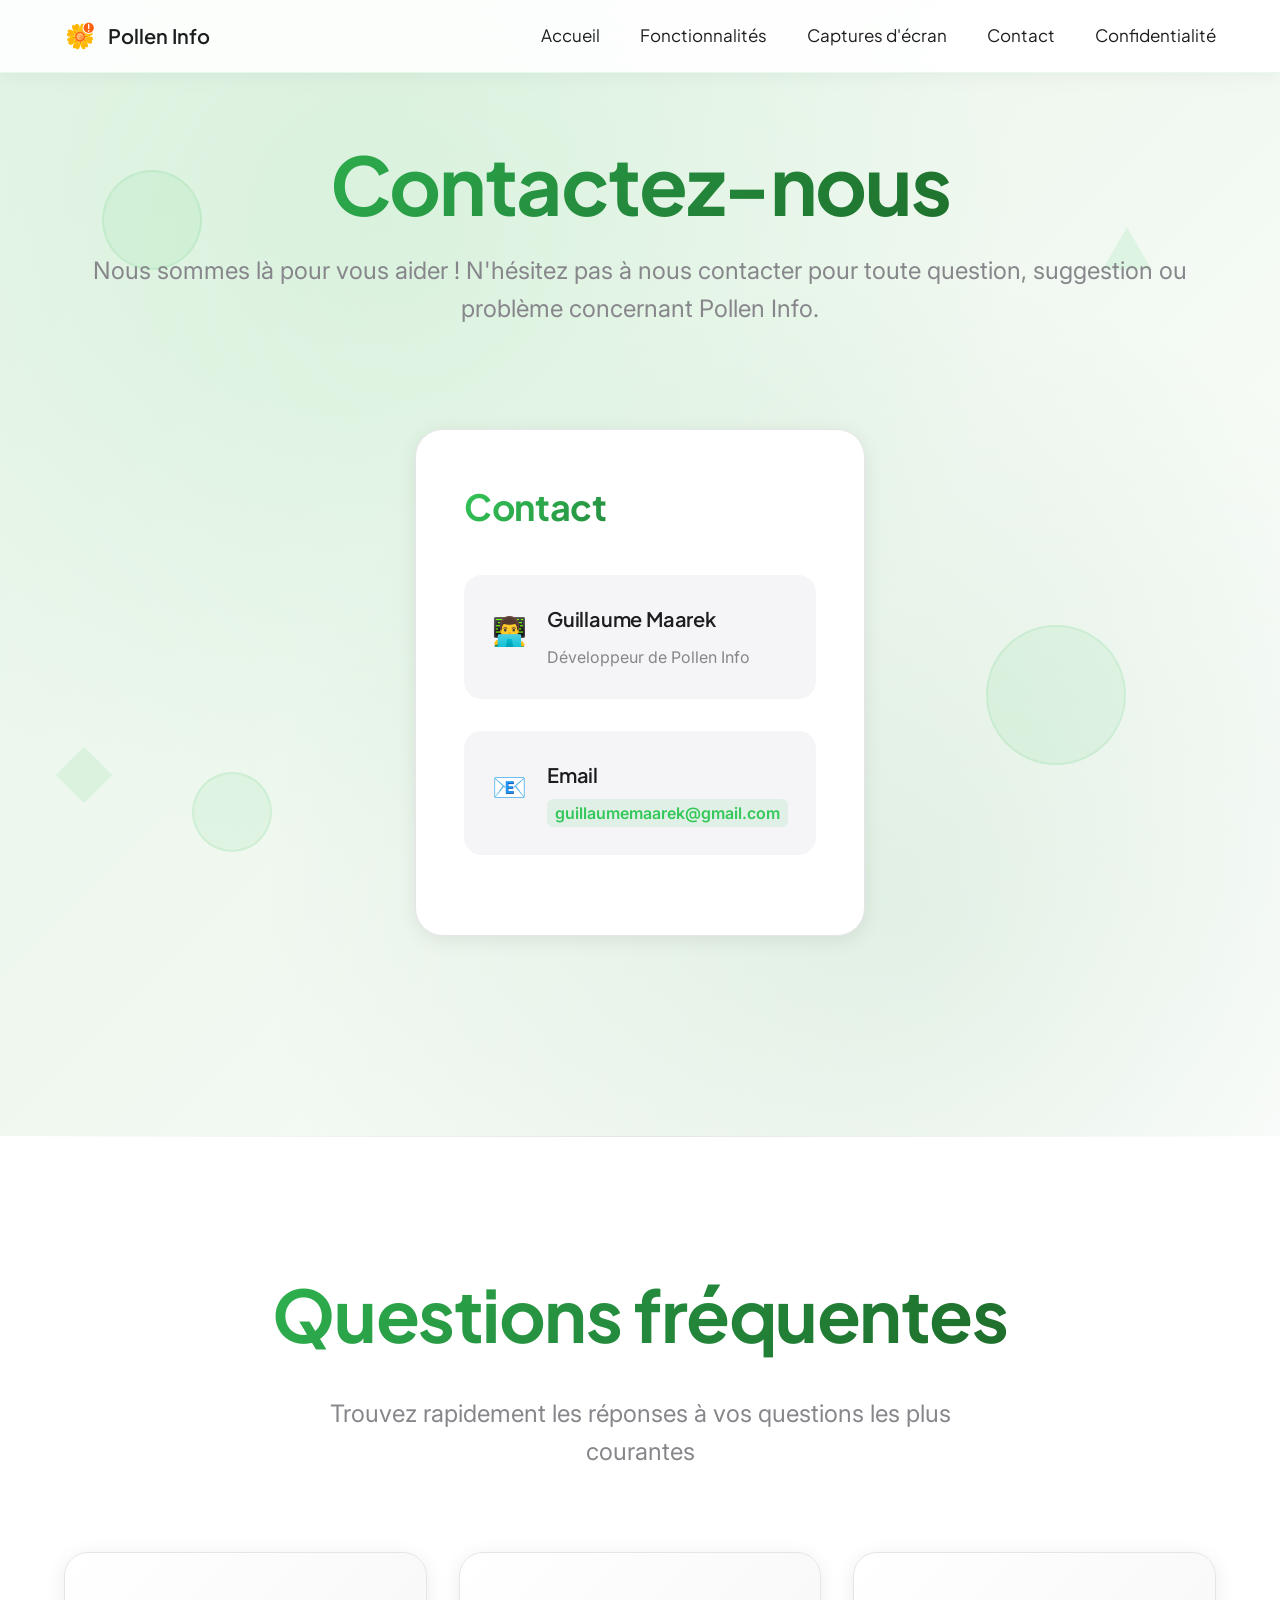
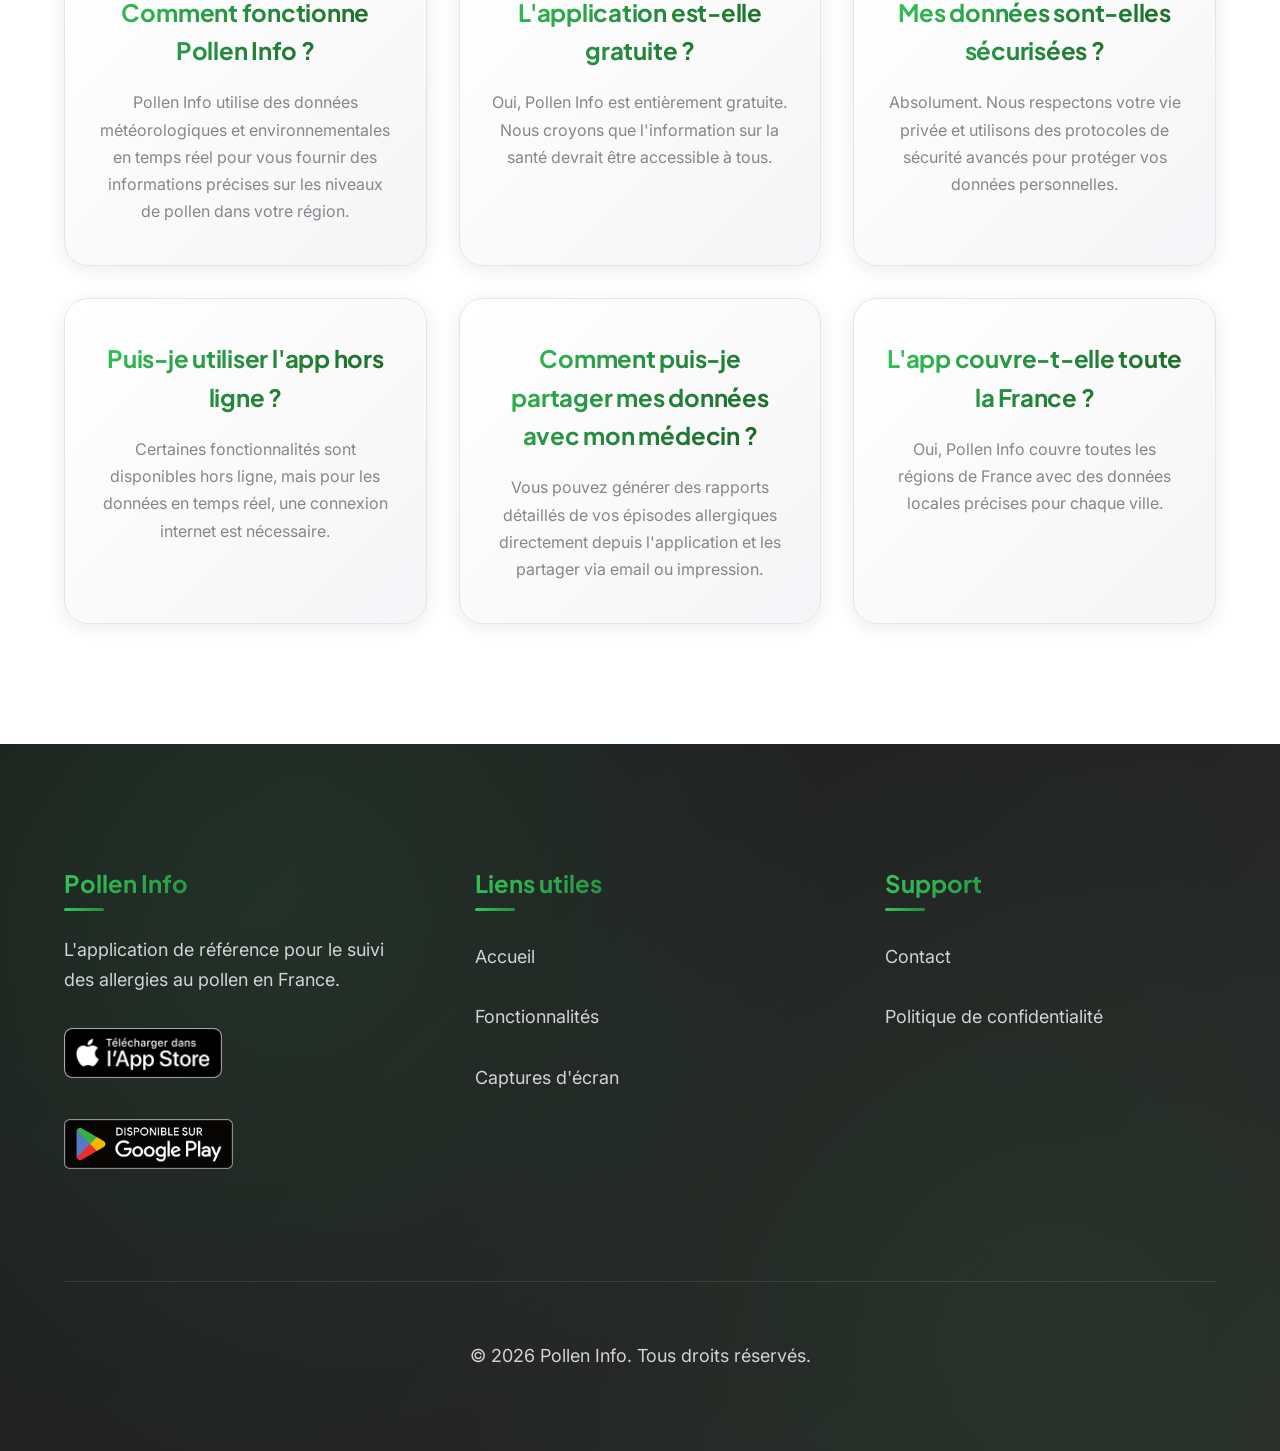
==== commit 4863c233: "update homepage design and app store assets Made-with: Cursor" ====
--- a/contact.html
+++ b/contact.html
@@ -6,7 +6,7 @@
     <title>Contact - Pollen Info</title>
     <meta name="description" content="Contactez l'équipe Pollen Info pour toute question ou suggestion concernant notre application de suivi du pollen.">
     <link rel="icon" type="image/png" href="images/favicon.png">
-    <link rel="stylesheet" href="style.css">
+    <link rel="stylesheet" href="style.css?v=20260424">
 </head>
 <body>
     <!-- Navigation -->
@@ -130,6 +130,9 @@
                     <a href="https://apps.apple.com/app/pollen-info-alerte-conseils/id6753231069" class="app-store-badge" target="_blank">
                         <img src="images/Telecharger dans lapp store.png" alt="Télécharger sur l'App Store" style="height: 50px; width: auto;">
                     </a>
+                    <a href="https://play.google.com/store/apps/details?id=com.guillaumemaarek.pollenalert" class="app-store-badge" target="_blank">
+                        <img src="images/Telecharger dans le play store.png" alt="Télécharger sur Google Play" style="height: 50px; width: auto;">
+                    </a>
                 </div>
                 <div class="footer-section">
                     <h3>Liens utiles</h3>
@@ -144,7 +147,7 @@
                 </div>
             </div>
             <div class="footer-bottom">
-                <p>© 2025 Pollen Info. Tous droits réservés.</p>
+                <p>© 2026 Pollen Info. Tous droits réservés.</p>
             </div>
         </div>
     </footer>
--- a/style.css
+++ b/style.css
@@ -1,3 +1,5 @@
+@import url('https://fonts.googleapis.com/css2?family=Inter:wght@400;500;600;700&family=Plus+Jakarta+Sans:wght@500;600;700;800&display=swap');
+
 * {
     margin: 0;
     padding: 0;
@@ -5,6 +7,8 @@
 }
 
 :root {
+    --font-body: 'Inter', -apple-system, BlinkMacSystemFont, 'Segoe UI', Roboto, Helvetica, Arial, sans-serif;
+    --font-heading: 'Plus Jakarta Sans', 'Inter', -apple-system, BlinkMacSystemFont, 'Segoe UI', Roboto, Helvetica, Arial, sans-serif;
     --primary-green: #34C759;
     --dark-green: #248A3D;
     --light-green: #E8F5E9;
@@ -24,11 +28,15 @@
 }
 
 body {
-    font-family: -apple-system, BlinkMacSystemFont, 'Segoe UI', Roboto, Helvetica, Arial, sans-serif;
+    font-family: var(--font-body);
     line-height: 1.6;
     color: var(--black);
     background: var(--white);
     overflow-x: hidden;
+}
+
+h1, h2, h3, h4, h5, h6 {
+    font-family: var(--font-heading);
 }
 
 .container {
@@ -71,6 +79,7 @@
     text-decoration: none;
     font-size: 20px;
     font-weight: 600;
+    font-family: var(--font-heading);
     color: var(--black);
     transition: transform 0.3s ease;
 }
@@ -164,6 +173,7 @@
     color: var(--black);
     font-weight: 500;
     font-size: 20px;
+    font-family: var(--font-heading);
     transition: all 0.3s ease;
     padding: 12px 24px;
     border-radius: 12px;
@@ -181,6 +191,7 @@
     color: var(--black);
     font-weight: 400;
     font-size: 17px;
+    font-family: var(--font-heading);
     transition: all 0.3s ease;
     position: relative;
 }
@@ -230,10 +241,24 @@
     z-index: 2;
 }
 
+.hero-eyebrow {
+    display: inline-block;
+    margin-bottom: 20px;
+    padding: 8px 18px;
+    border-radius: 999px;
+    background: rgba(52, 199, 89, 0.12);
+    border: 1px solid rgba(52, 199, 89, 0.2);
+    color: var(--dark-green);
+    font-size: 14px;
+    letter-spacing: 0.03em;
+    text-transform: uppercase;
+    font-weight: 700;
+}
+
 .hero h1 {
     font-size: clamp(56px, 10vw, 96px);
     font-weight: 700;
-    margin-bottom: 32px;
+    margin-bottom: 24px;
     letter-spacing: -0.03em;
     line-height: 1.1;
     background: var(--gradient-text);
@@ -244,10 +269,10 @@
 }
 
 .hero p {
-    font-size: 24px;
+    font-size: 22px;
     color: var(--gray-600);
-    margin-bottom: 48px;
-    max-width: 700px;
+    margin-bottom: 32px;
+    max-width: 760px;
     margin-left: auto;
     margin-right: auto;
     font-weight: 400;
@@ -259,9 +284,10 @@
     display: flex;
     align-items: center;
     justify-content: center;
-    gap: 24px;
+    gap: 20px;
     flex-wrap: wrap;
     animation: fadeInUp 1s ease-out 0.4s both;
+    margin-bottom: 26px;
 }
 
 .cta-button {
@@ -309,9 +335,53 @@
     transform: translateX(4px);
 }
 
+.cta-secondary-link {
+    color: var(--dark-green);
+    font-size: 17px;
+    font-weight: 600;
+}
+
+.store-badges {
+    display: flex;
+    justify-content: center;
+    align-items: center;
+    gap: 16px;
+    flex-wrap: wrap;
+    margin-bottom: 32px;
+}
+
+.trust-block {
+    display: grid;
+    grid-template-columns: repeat(3, minmax(0, 1fr));
+    gap: 16px;
+    max-width: 900px;
+    margin: 0 auto;
+}
+
+.trust-item {
+    background: rgba(255, 255, 255, 0.75);
+    border: 1px solid rgba(52, 199, 89, 0.18);
+    border-radius: 16px;
+    padding: 16px 18px;
+    display: flex;
+    flex-direction: column;
+    gap: 4px;
+    box-shadow: var(--shadow-light);
+}
+
+.trust-item strong {
+    font-size: 16px;
+    color: var(--black);
+}
+
+.trust-item span {
+    color: var(--gray-600);
+    font-size: 14px;
+}
+
 /* Features Section */
 .features {
-    padding: 120px 0;
+    padding: 132px 0;
     background: var(--white);
     position: relative;
 }
@@ -410,18 +480,36 @@
 }
 
 .feature-icon {
-    font-size: 56px;
     margin-bottom: 24px;
+    display: flex;
+    align-items: center;
+    justify-content: center;
+    width: 100%;
+    height: 170px;
+    transition: all 0.4s cubic-bezier(0.4, 0, 0.2, 1);
+    position: relative;
+    z-index: 2;
+}
+
+.feature-snippet {
     display: block;
-    transition: all 0.4s cubic-bezier(0.4, 0, 0.2, 1);
-    position: relative;
-    z-index: 2;
-    filter: drop-shadow(0 4px 8px rgba(52, 199, 89, 0.2));
+    width: 170px;
+    max-width: 100%;
+    height: 170px;
+    object-fit: contain;
+    border-radius: 0;
+    box-shadow: none;
+    border: none;
+    transition: transform 0.4s cubic-bezier(0.4, 0, 0.2, 1), box-shadow 0.4s ease;
 }
 
 .feature-card:hover .feature-icon {
-    transform: scale(1.15) rotate(8deg);
-    filter: drop-shadow(0 8px 16px rgba(52, 199, 89, 0.3));
+    transform: translateY(-2px);
+}
+
+.feature-card:hover .feature-snippet {
+    transform: scale(1.06);
+    box-shadow: none;
 }
 
 .feature-card h3 {
@@ -449,7 +537,7 @@
 
 /* Screenshots Carousel */
 .screenshots {
-    padding: 120px 0;
+    padding: 132px 0;
     background: var(--gray-100);
     position: relative;
 }
@@ -480,13 +568,39 @@
 
 .screenshots-subtitle {
     text-align: center;
-    font-size: 24px;
+    font-size: 22px;
     color: var(--gray-600);
-    margin-bottom: 80px;
+    margin-bottom: 24px;
     max-width: 700px;
     margin-left: auto;
     margin-right: auto;
     animation: fadeInUp 0.8s ease-out 0.2s both;
+}
+
+.screenshot-narrative {
+    text-align: center;
+    margin: 0 auto 48px;
+    max-width: 640px;
+}
+
+.screenshot-kicker {
+    font-size: 13px;
+    text-transform: uppercase;
+    letter-spacing: 0.08em;
+    color: var(--dark-green);
+    font-weight: 700;
+    margin-bottom: 8px;
+}
+
+.screenshot-narrative h3 {
+    font-size: clamp(28px, 5vw, 40px);
+    margin-bottom: 8px;
+    color: var(--black);
+}
+
+.screenshot-narrative p {
+    color: var(--gray-600);
+    font-size: 18px;
 }
 
 .carousel-container {
@@ -545,6 +659,31 @@
     justify-content: center;
     gap: 12px;
     margin-top: 60px;
+}
+
+.carousel-labels {
+    display: flex;
+    flex-wrap: wrap;
+    justify-content: center;
+    gap: 8px;
+    margin-top: 18px;
+}
+
+.carousel-label {
+    padding: 6px 12px;
+    border-radius: 999px;
+    background: var(--white);
+    border: 1px solid var(--gray-200);
+    color: var(--gray-600);
+    font-size: 14px;
+    font-weight: 600;
+    transition: all 0.3s ease;
+}
+
+.carousel-label.active {
+    color: var(--dark-green);
+    border-color: rgba(52, 199, 89, 0.35);
+    background: rgba(52, 199, 89, 0.12);
 }
 
 .carousel-dot {
@@ -1511,6 +1650,16 @@
     .cta-section {
         flex-direction: column;
         gap: 16px;
+        margin-bottom: 20px;
+    }
+
+    .store-badges {
+        gap: 12px;
+        margin-bottom: 24px;
+    }
+
+    .trust-block {
+        grid-template-columns: 1fr;
     }
 
     .features-grid {
@@ -1587,6 +1736,18 @@
         padding: 80px 0;
     }
 
+    .screenshots-subtitle {
+        margin-bottom: 20px;
+    }
+
+    .screenshot-narrative {
+        margin-bottom: 32px;
+    }
+
+    .screenshot-narrative p {
+        font-size: 16px;
+    }
+
     .faq-section {
         padding: 80px 0;
     }
